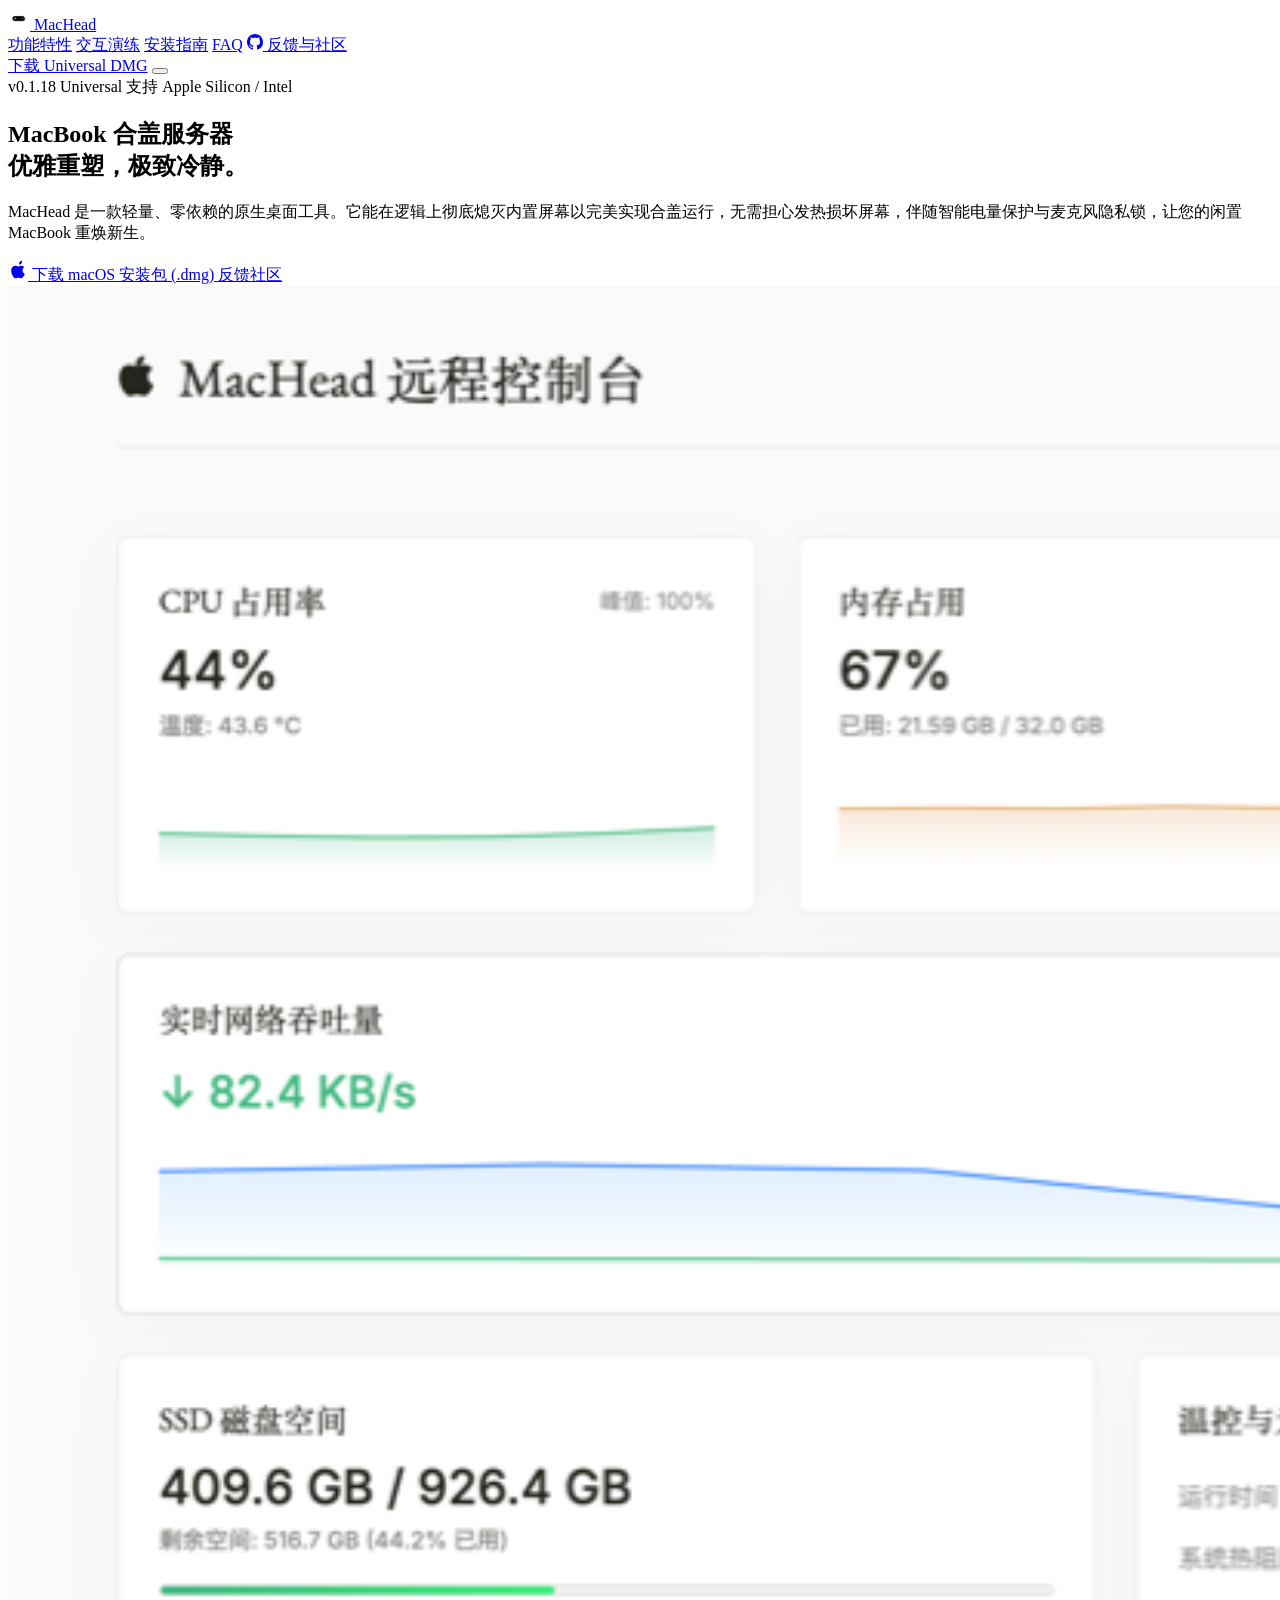
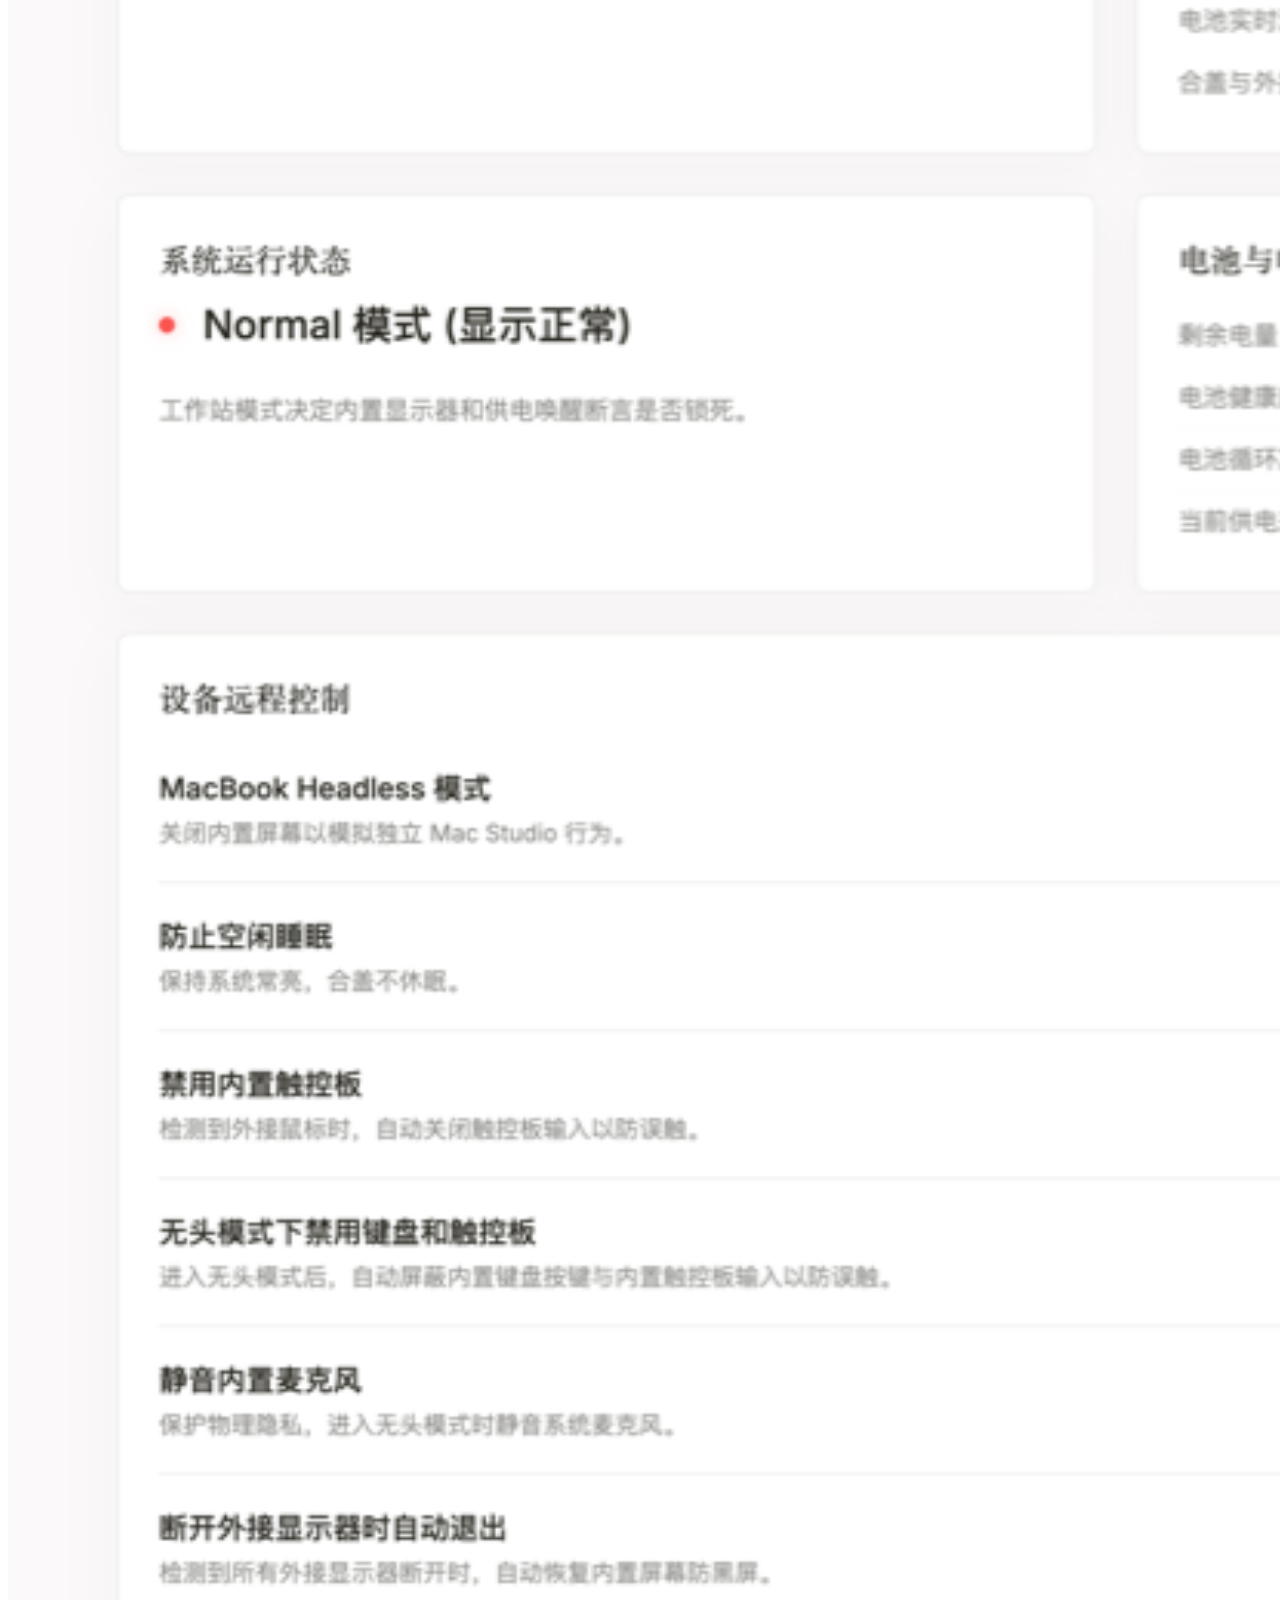
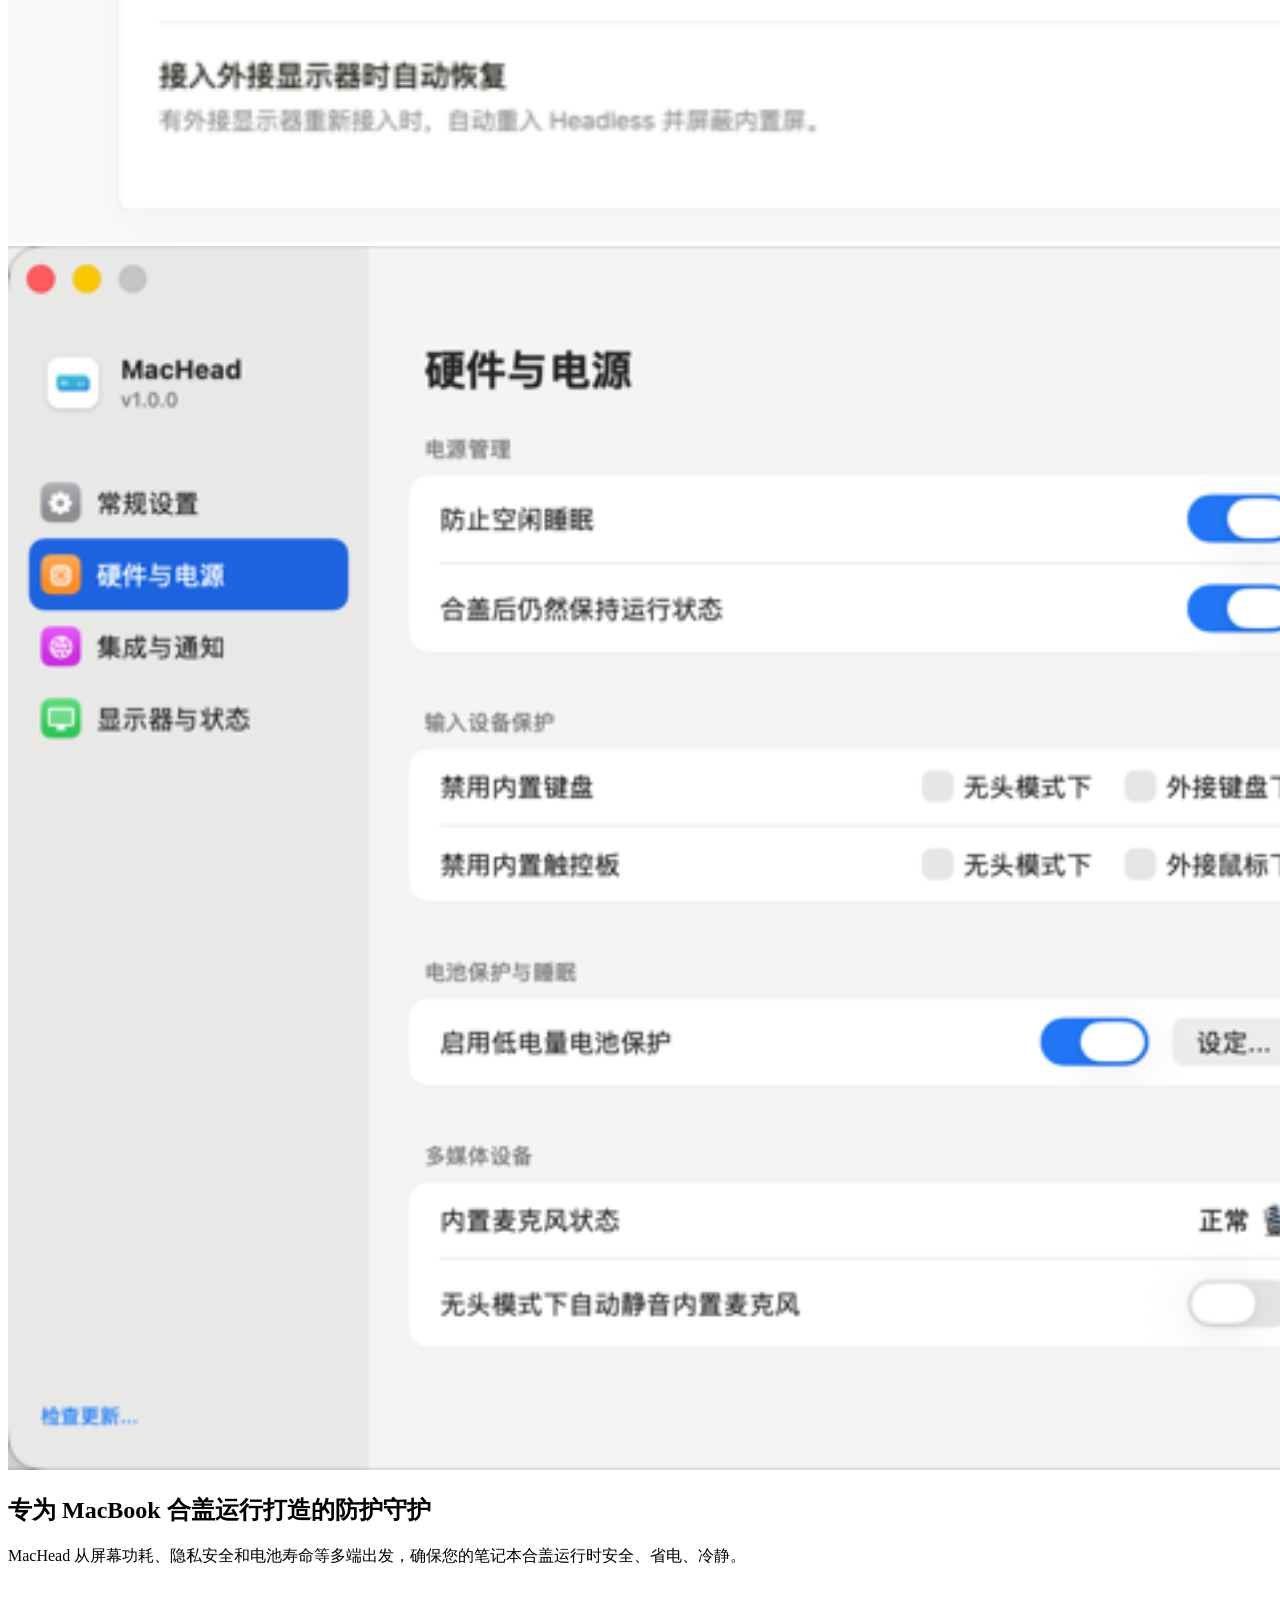
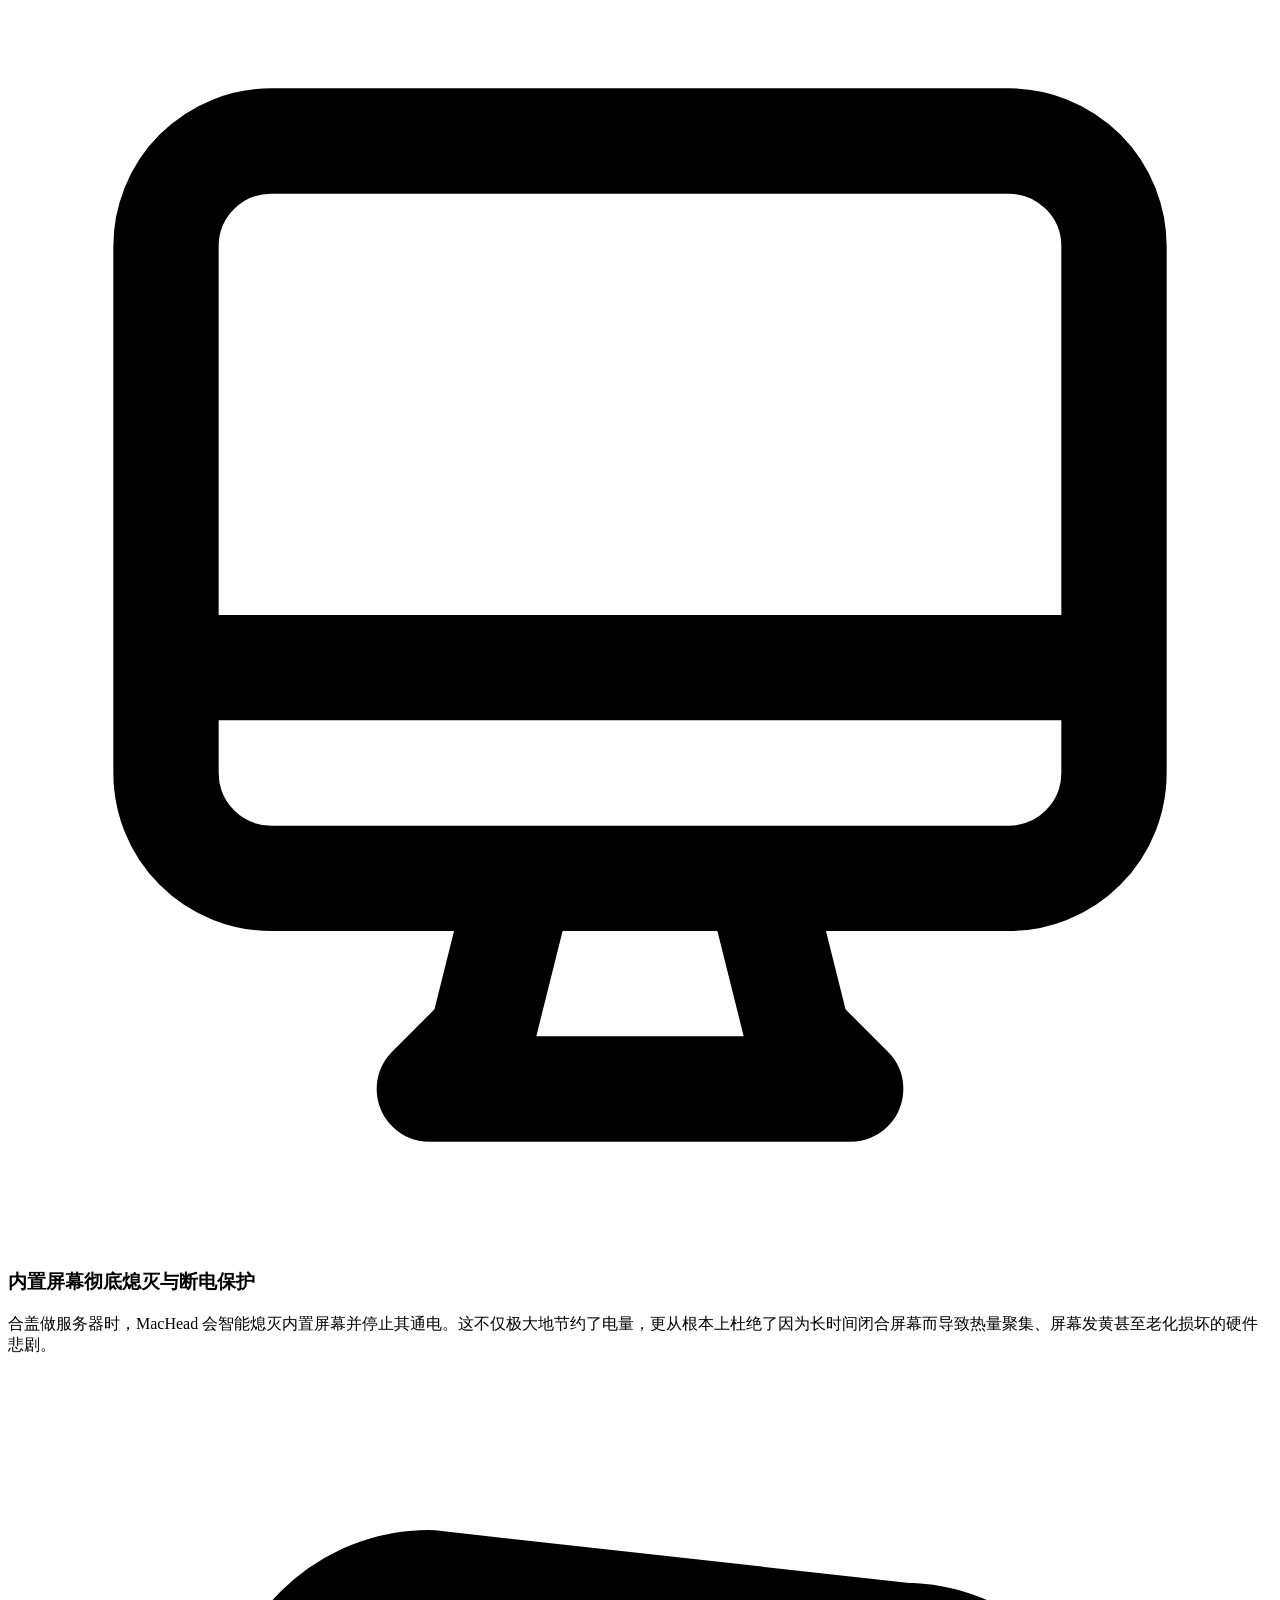
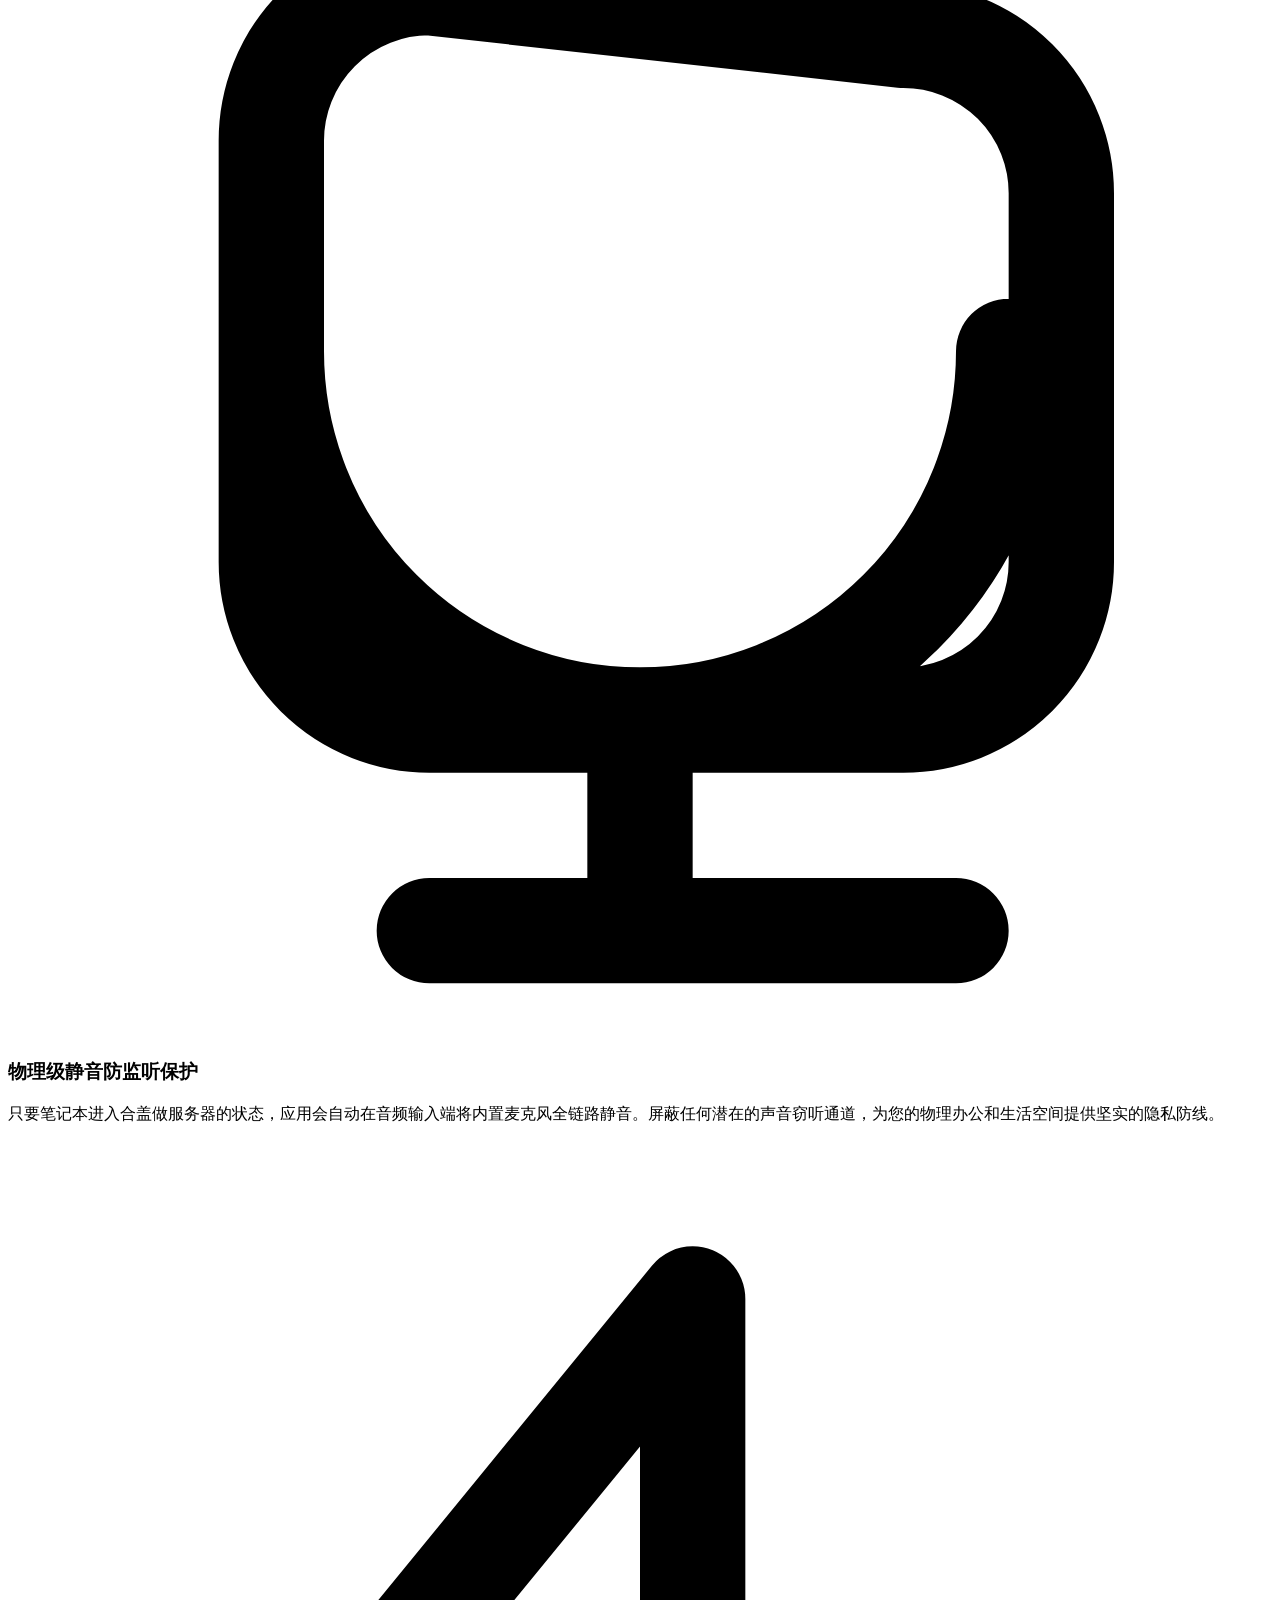
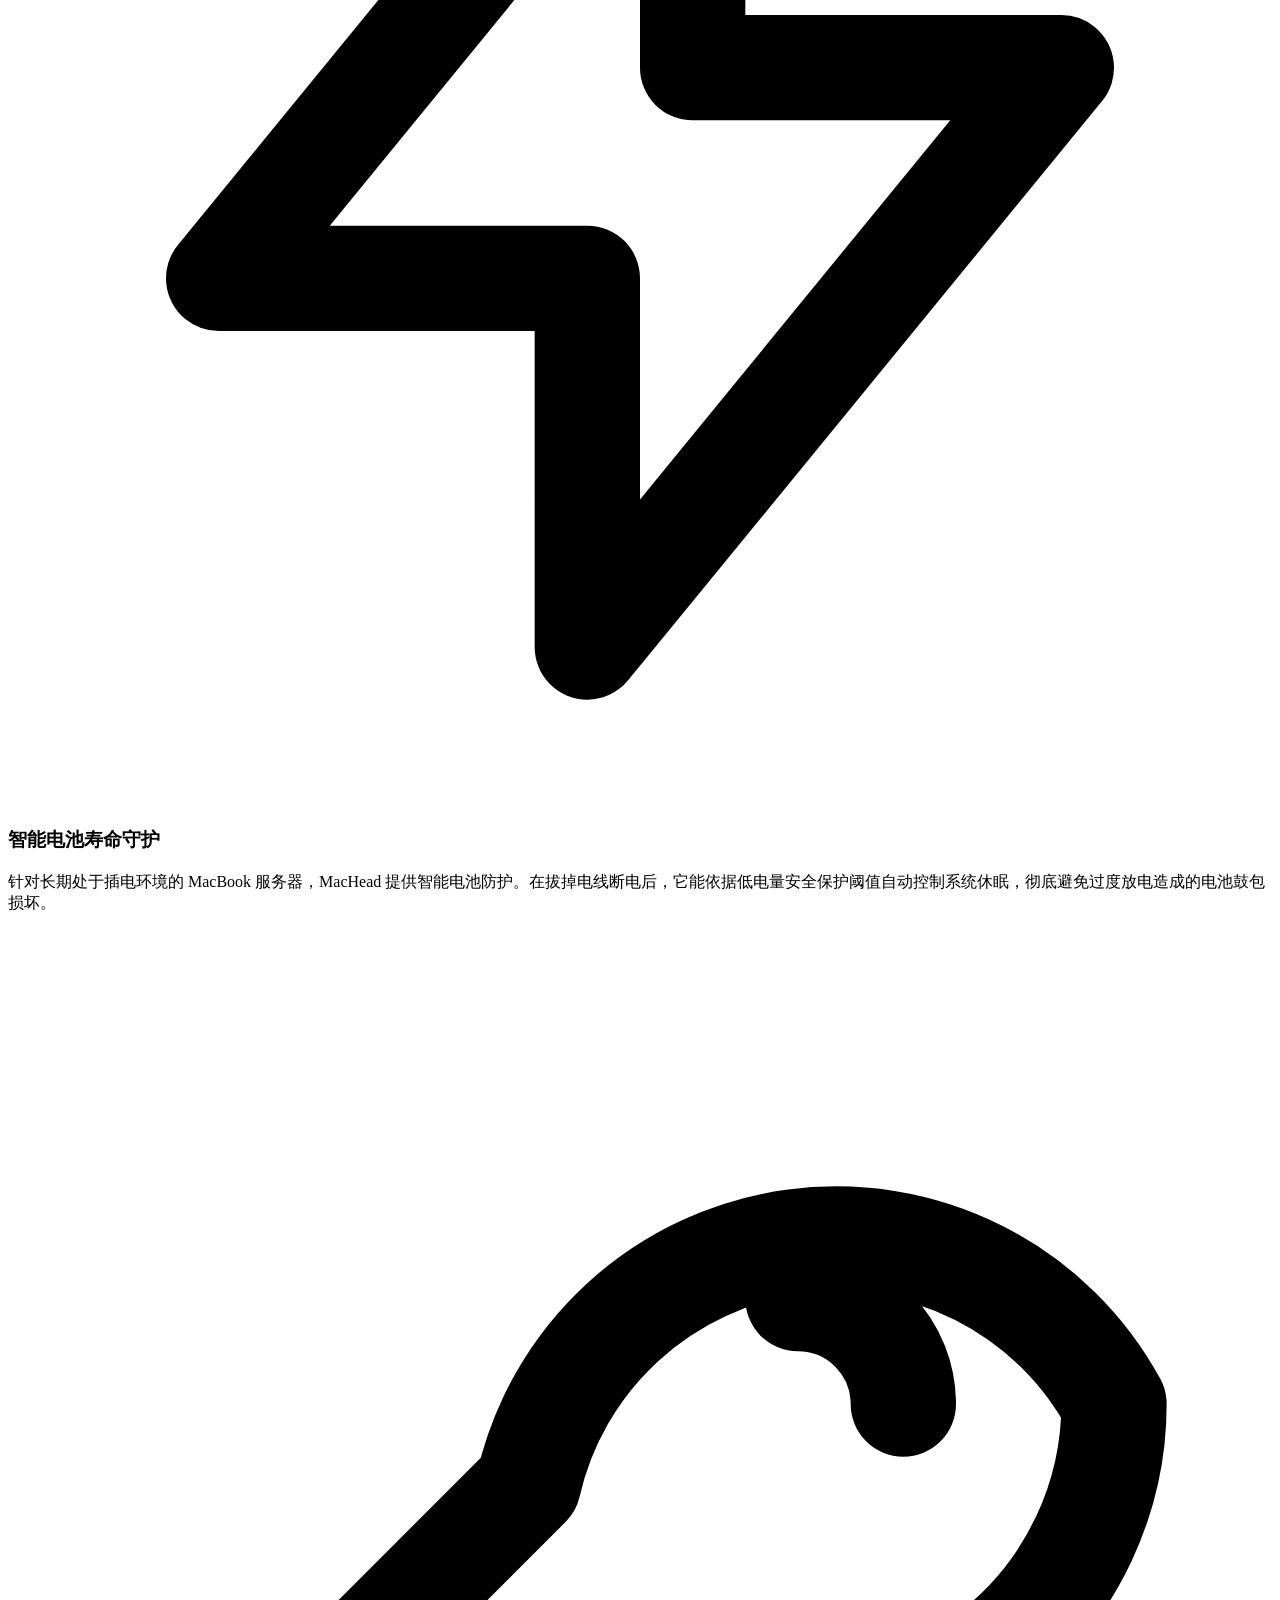
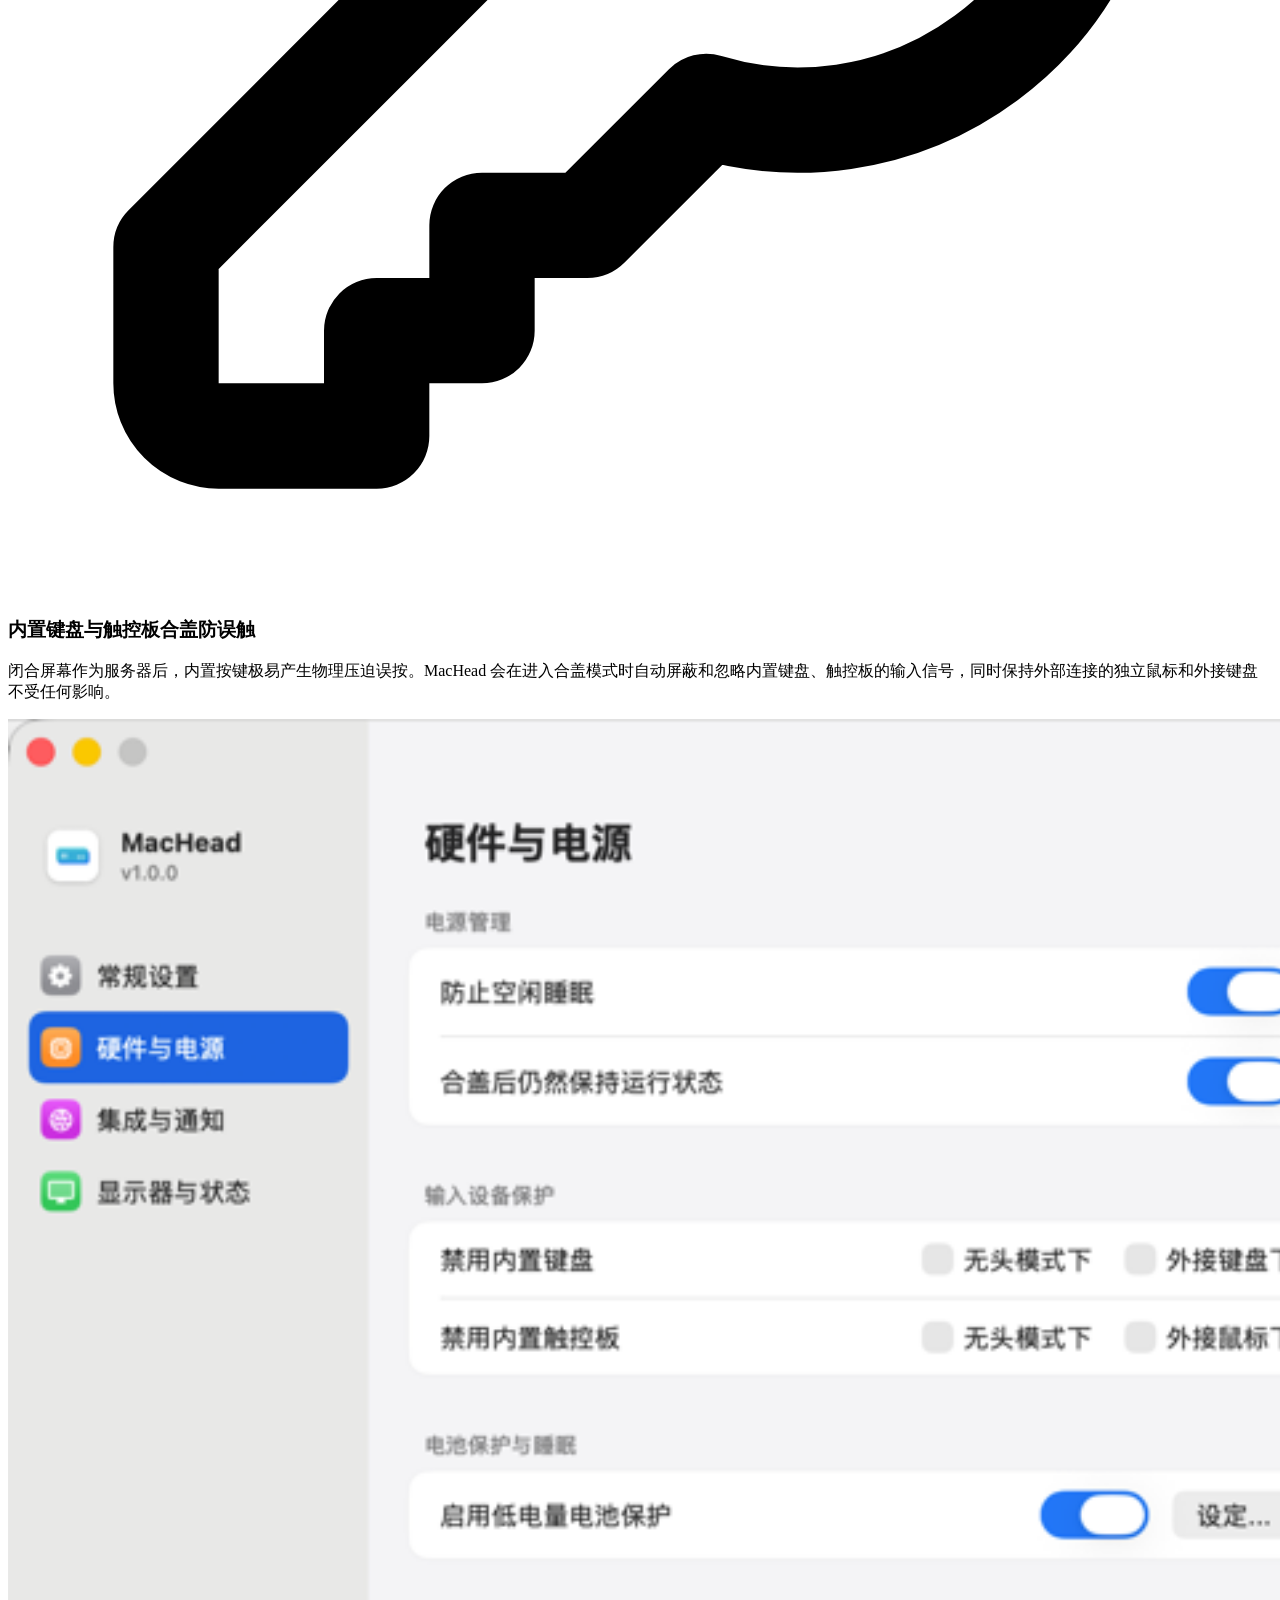
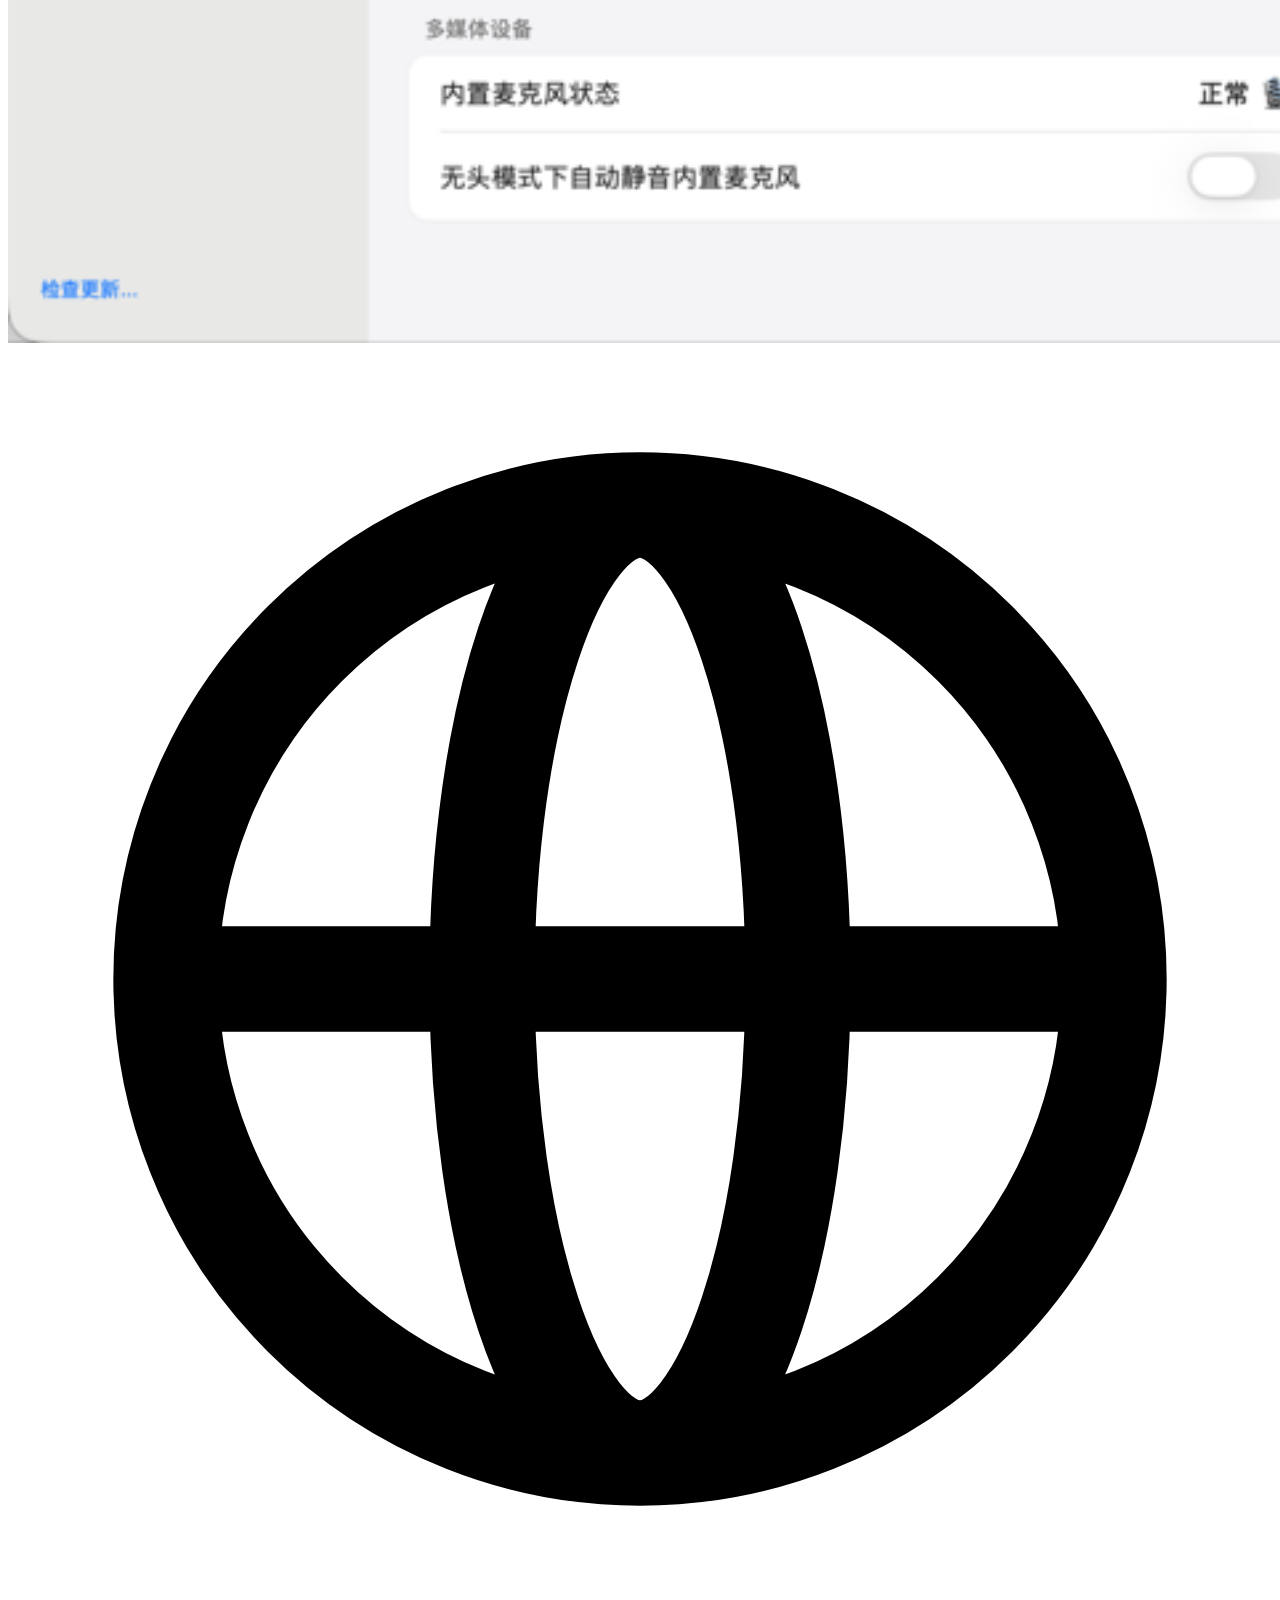
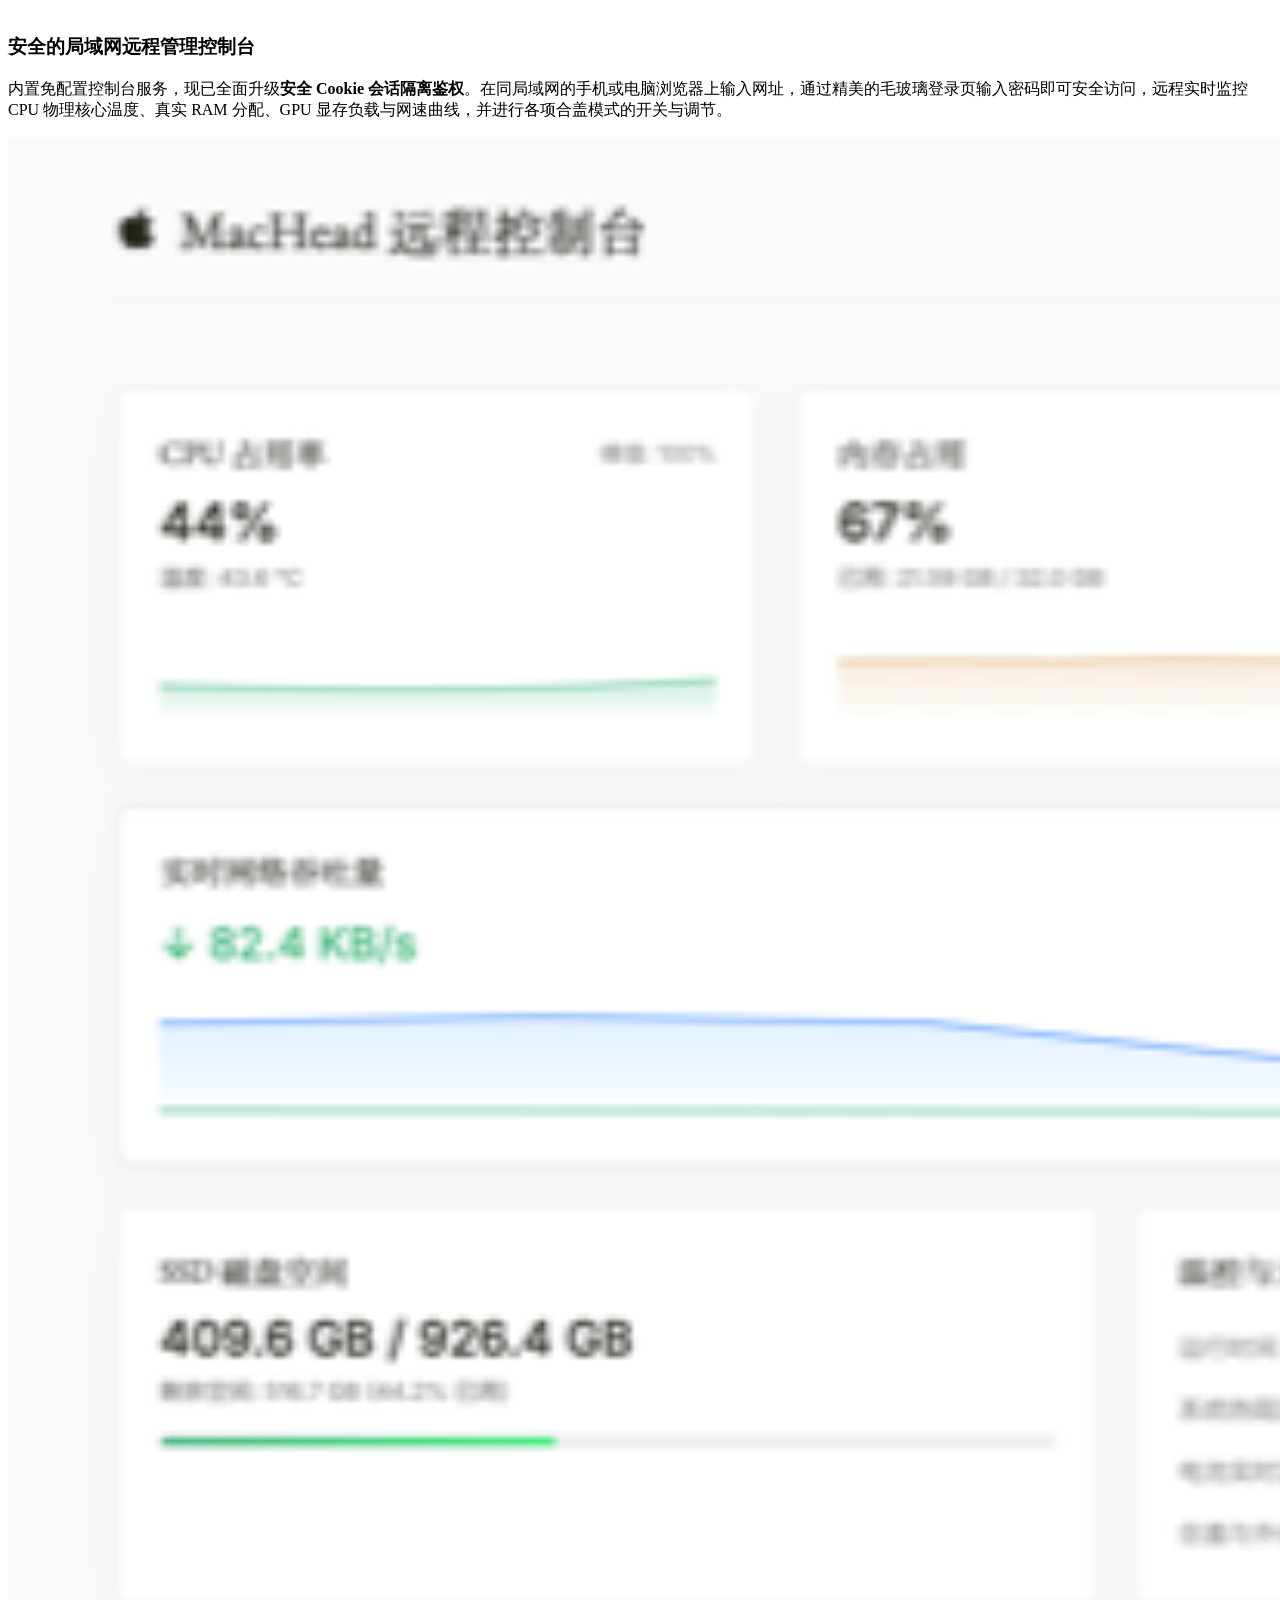
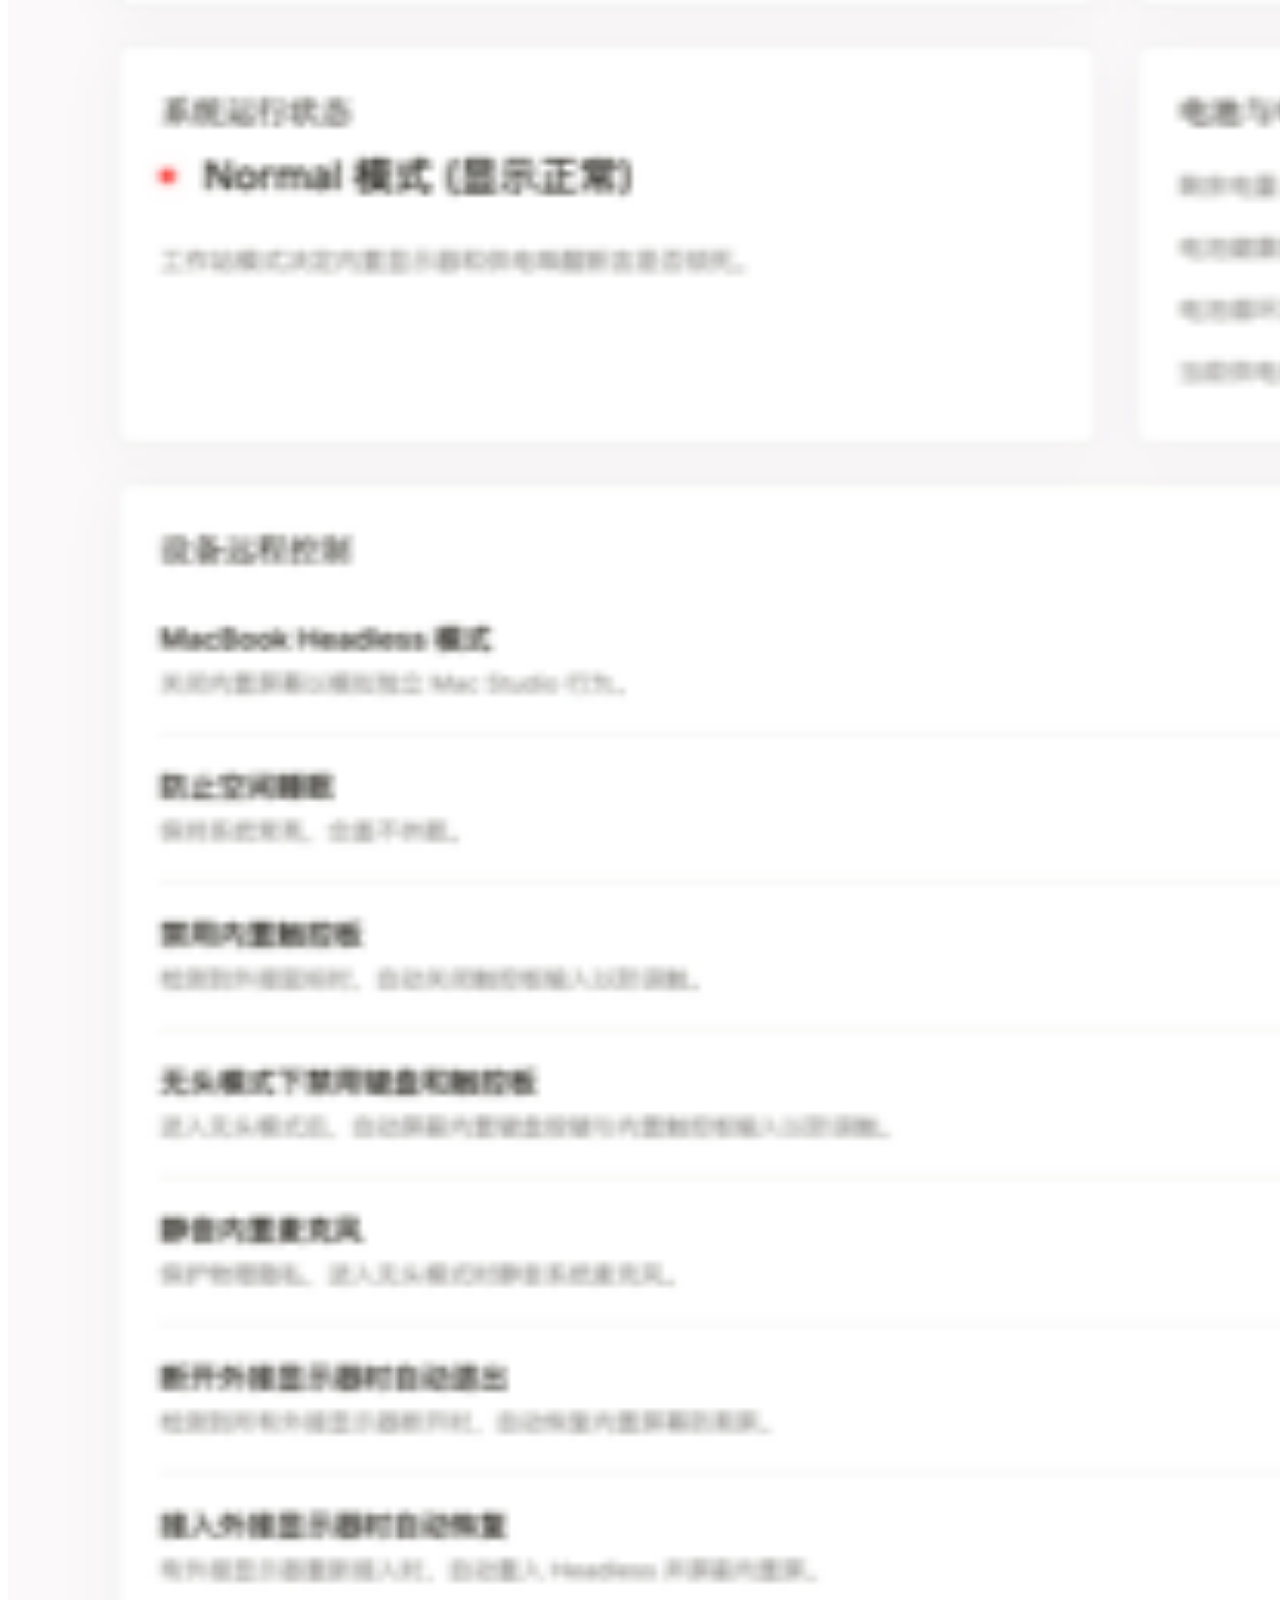
==== website/index.html @ e31cc1bc "feat(frp): 原生集成 FRP 内网穿透服务，支持多隧道映射与自动化拉取编译" ====
<!doctype html>
<html lang="zh-CN" prefix="og: https://ogp.me/ns#">
  <head>
    <meta charset="UTF-8" />
    <link rel="icon" type="image/png" href="/logo.png" />
    <meta name="viewport" content="width=device-width, initial-scale=1.0" />
    
    <!-- SEO Meta Tags -->
    <title>MacHead - Turn MacBook into Headless Server | 碎屏 MacBook 变身无头服务器</title>
    <meta name="description" content="MacHead is a free, lightweight macOS tool that turns any MacBook (even with a broken screen) into a headless server. Disable internal display, auto-mute mic, prevent sleep & protect battery. 免费将闲置/碎屏 MacBook 变身 Headless 无头服务器，支持 Apple Silicon 与 Intel。" />
    <meta name="keywords" content="MacHead, macbook headless mode, macbook headless server, broken screen macbook server, disable macbook internal display, macbook clamshell server, turn macbook into server, macbook 无头模式, macbook 碎屏改造服务器, 合盖不休眠, macOS headless, homelab macbook, SkyLight API, 软路由" />
    <link rel="canonical" href="https://headlessmac.com/" />
    <meta name="robots" content="index, follow, max-image-preview:large, max-snippet:-1" />
    <meta name="theme-color" content="#fbf9fa" media="(prefers-color-scheme: light)" />
    <meta name="theme-color" content="#14120b" media="(prefers-color-scheme: dark)" />
    <link rel="apple-touch-icon" href="/logo.png" />
    <link rel="alternate" hreflang="zh-CN" href="https://headlessmac.com/" />
    <link rel="alternate" hreflang="en" href="https://headlessmac.com/" />
    <link rel="alternate" hreflang="x-default" href="https://headlessmac.com/" />
    <script src="/telemetry.js" defer></script>

    <!-- Open Graph / Facebook -->
    <meta property="og:locale" content="zh_CN" />
    <meta property="og:locale:alternate" content="en_US" />
    <meta property="og:type" content="website" />
    <meta property="og:title" content="MacHead - Turn MacBook into Headless Server" />
    <meta property="og:description" content="Free macOS tool to turn any MacBook (broken screen OK) into a silent headless server. Disable display, auto-mute mic, prevent sleep & guard battery. Apple Silicon + Intel." />
    <meta property="og:url" content="https://headlessmac.com/" />
    <meta property="og:site_name" content="MacHead" />
    <meta property="og:image" content="https://headlessmac.com/machead_hero_v0.1.14.png" />
    <meta property="og:image:width" content="1360" />
    <meta property="og:image:height" content="1224" />
    <meta property="og:image:type" content="image/png" />
    <meta property="og:image:alt" content="MacHead macOS app preferences UI showing headless mode controls" />

    <!-- Twitter -->
    <meta name="twitter:card" content="summary_large_image" />
    <meta name="twitter:title" content="MacHead - Turn Any MacBook into a Headless Server" />
    <meta name="twitter:description" content="Broken MacBook screen? Turn it into a silent, cool headless server with MacHead. Free, open-source, zero dependencies. Apple Silicon + Intel." />
    <meta name="twitter:image" content="https://headlessmac.com/machead_hero_v0.1.14.png" />

    <!-- Structured Data (JSON-LD) -->
    <script type="application/ld+json" id="schema-json-ld">
      {
        "@context": "https://schema.org",
        "@type": "SoftwareApplication",
        "name": "MacHead",
        "alternateName": ["MacHead Headless Server Manager", "MacBook 无头服务器管理工具"],
        "operatingSystem": "macOS 13.0+",
        "applicationCategory": "UtilityApplication",
        "offers": {
          "@type": "Offer",
          "price": "0.00",
          "priceCurrency": "USD",
          "availability": "https://schema.org/InStock"
        },
        "description": "Free, lightweight macOS tool that transforms any MacBook into a headless server. Disables internal display via SkyLight API, auto-mutes microphone, prevents sleep, and protects battery health.",
        "inLanguage": ["zh-CN", "en"],
        "downloadUrl": "https://releases.headlessmac.com/latest.dmg",
        "installUrl": "https://headlessmac.com/",
        "screenshot": "https://headlessmac.com/machead_hero_v0.1.14.png",
        "softwareVersion": "0.1.18",
        "processorRequirements": "Apple Silicon (M1/M2/M3/M4) or Intel x86_64",
        "publisher": {
          "@type": "Organization",
          "name": "MacHead Project",
          "url": "https://headlessmac.com",
          "logo": "https://headlessmac.com/logo.png"
        }
      }
    </script>
    <script type="application/ld+json">
      {
        "@context": "https://schema.org",
        "@type": "WebSite",
        "name": "MacHead",
        "alternateName": "HeadlessMac",
        "url": "https://headlessmac.com/",
        "inLanguage": ["zh-CN", "en"]
      }
    </script>
    <script type="application/ld+json">
      {
        "@context": "https://schema.org",
        "@type": "FAQPage",
        "mainEntity": [
          {
            "@type": "Question",
            "name": "Can I use a MacBook with a broken screen as a server?",
            "acceptedAnswer": {
              "@type": "Answer",
              "text": "Yes! MacHead lets you turn any MacBook — even one with a cracked or broken screen — into a headless server. It logically disables the internal display using macOS SkyLight API, so you can close the lid and run it as a silent, cool server without any external monitor."
            }
          },
          {
            "@type": "Question",
            "name": "How does MacHead disable the MacBook's internal display?",
            "acceptedAnswer": {
              "@type": "Answer",
              "text": "MacHead uses Apple's native SkyLight framework private API to logically cut off the internal display signal at the system level. This is not simply turning down brightness — it completely stops the display from receiving power, preventing heat buildup under the closed lid."
            }
          },
          {
            "@type": "Question",
            "name": "Does MacHead work on both Apple Silicon and Intel Macs?",
            "acceptedAnswer": {
              "@type": "Answer",
              "text": "Yes, MacHead ships as a Universal binary that natively supports both Apple Silicon (M1, M2, M3, M4) and Intel-based Macs running macOS Monterey (12.0) or later."
            }
          },
          {
            "@type": "Question",
            "name": "Is MacHead free and open source?",
            "acceptedAnswer": {
              "@type": "Answer",
              "text": "Yes, MacHead is 100% free with an MIT license. It runs entirely offline with zero telemetry or tracking. The web dashboard only operates on your local network (LAN)."
            }
          },
          {
            "@type": "Question",
            "name": "碎屏的 MacBook 还能当服务器用吗？",
            "acceptedAnswer": {
              "@type": "Answer",
              "text": "可以！MacHead 可以将任何 MacBook（包括碎屏的）变成无头服务器。它通过 macOS SkyLight API 在逻辑层彻底关闭内置屏幕，合盖即可安静、低温运行，无需外接显示器。"
            }
          }
        ]
      }
    </script>
    
    <!-- Fonts -->
    <link rel="preconnect" href="https://fonts.googleapis.com">
    <link rel="preconnect" href="https://fonts.gstatic.com" crossorigin>
    <link rel="preload" as="style" href="https://fonts.googleapis.com/css2?family=EB+Garamond:ital,wght@0,400;1,400&family=Inter:wght@400;500;600;700&family=JetBrains+Mono:wght@400;500&display=swap">
    <link rel="stylesheet" href="https://fonts.googleapis.com/css2?family=EB+Garamond:ital,wght@0,400;1,400&family=Inter:wght@400;500;600;700&family=JetBrains+Mono:wght@400;500&display=swap" media="print" onload="this.media='all'">
    <noscript>
      <link rel="stylesheet" href="https://fonts.googleapis.com/css2?family=EB+Garamond:ital,wght@0,400;1,400&family=Inter:wght@400;500;600;700&family=JetBrains+Mono:wght@400;500&display=swap">
    </noscript>
  </head>
  <body>
    <!-- Header Navigation -->
    <header class="navbar">
      <div class="nav-container">
        <a href="#" class="nav-logo" id="nav-logo-link">
          <img src="/logo.png" alt="MacHead Logo" class="logo-img" width="22" height="22" />
          <span class="logo-text">MacHead</span>
        </a>
        <nav class="nav-links" id="nav-links" itemscope itemtype="https://schema.org/SiteNavigationElement">
          <a itemprop="url" href="/#features" class="nav-link"><span itemprop="name">功能特性</span></a>
          <a itemprop="url" href="/#playground" class="nav-link"><span itemprop="name">交互演练</span></a>
          <a itemprop="url" href="/#install" class="nav-link"><span itemprop="name">安装指南</span></a>
          <a itemprop="url" href="/#faq" class="nav-link"><span itemprop="name">FAQ</span></a>
          <a itemprop="url" href="https://github.com/ox01024/MacHead-Feedback/issues" target="_blank" rel="noopener" class="nav-link github-btn">
            <svg class="github-icon" viewBox="0 0 16 16" width="16" height="16" fill="currentColor">
              <path d="M8 0C3.58 0 0 3.58 0 8c0 3.54 2.29 6.53 5.47 7.59.4.07.55-.17.55-.38 0-.19-.01-.82-.01-1.49-2.01.37-2.53-.49-2.69-.94-.09-.23-.48-.94-.82-1.13-.28-.15-.68-.52-.01-.53.63-.01 1.08.58 1.23.82.72 1.21 1.87.87 2.33.66.07-.52.28-.87.51-1.07-1.78-.2-3.64-.89-3.64-3.95 0-.87.31-1.59.82-2.15-.08-.2-.36-1.02.08-2.12 0 0 .67-.21 2.2.82.64-.18 1.32-.27 2-.27.68 0 1.36.09 2 .27 1.53-1.04 2.2-.82 2.2-.82.44 1.1.16 1.92.08 2.12.51.56.82 1.27.82 2.15 0 3.07-1.87 3.75-3.65 3.95.29.25.54.73.54 1.48 0 1.07-.01 1.93-.01 2.2 0 .21.15.46.55.38A8.013 8.013 0 0016 8c0-4.42-3.58-8-8-8z"></path>
            </svg>
            <span itemprop="name">反馈与社区</span>
          </a>
        </nav>
        <div class="nav-actions">
          <a href="https://releases.headlessmac.com/latest.dmg" class="btn btn-primary btn-sm js-download-link" id="download-header-link">下载 Universal DMG</a>
          <button class="nav-menu-toggle" id="nav-menu-toggle" type="button" aria-label="打开导航菜单" aria-expanded="false" aria-controls="nav-links">
            <span class="menu-bar"></span>
            <span class="menu-bar"></span>
          </button>
        </div>
      </div>
    </header>

    <!-- Main Content -->
    <main>
      <!-- Hero Section -->
      <section class="hero-section">
        <div class="container hero-container">
          <div class="hero-content">
            <div class="hero-badge animate-fade-in">
              <span class="badge-dot"></span>
              <span class="badge-text">v0.1.18 Universal 支持 Apple Silicon / Intel</span>
            </div>
            <h1 class="hero-title animate-slide-up">
              MacBook 合盖服务器<br/>
              <span class="highlight-text">优雅重塑，极致冷静。</span>
            </h1>
            <p class="hero-desc animate-slide-up-delay">
              MacHead 是一款轻量、零依赖的原生桌面工具。它能在逻辑上彻底熄灭内置屏幕以完美实现合盖运行，无需担心发热损坏屏幕，伴随智能电量保护与麦克风隐私锁，让您的闲置 MacBook 重焕新生。
            </p>
            <div class="hero-actions animate-slide-up-delay2">
              <a href="https://releases.headlessmac.com/latest.dmg" class="btn btn-primary btn-lg js-download-link" id="download-hero-link">
                <svg class="apple-icon" viewBox="0 0 24 24" width="20" height="20" fill="currentColor">
                  <path d="M18.71 19.5C17.88 20.74 17 21.95 15.66 21.97C14.32 22 13.89 21.18 12.37 21.18C10.84 21.18 10.37 21.95 9.1 22C7.79 22.05 6.8 20.68 5.96 19.47C4.25 17 2.94 12.45 4.7 9.39C5.57 7.87 7.13 6.91 8.82 6.88C10.1 6.86 11.32 7.75 12.11 7.75C12.89 7.75 14.37 6.68 15.92 6.84C16.57 6.87 18.39 7.1 19.56 8.82C19.47 8.88 17.39 10.1 17.41 12.63C17.44 15.65 20.06 16.66 20.1 16.67C20.08 16.74 19.67 18.11 18.71 19.5M15.97 4.17C16.63 3.37 17.07 2.28 16.95 1C15.98 1.04 14.81 1.65 14.11 2.47C13.5 3.17 12.97 4.28 13.12 5.5C14.2 5.58 15.3 4.97 15.97 4.17Z"></path>
                </svg>
                下载 macOS 安装包 (.dmg)
              </a>
              <a href="https://github.com/ox01024/MacHead-Feedback/issues" target="_blank" rel="noopener" class="btn btn-secondary btn-lg">
                反馈社区
              </a>
            </div>
          </div>
          
          <div class="hero-visual animate-fade-in-delay">
            <div class="visual-scene">
              <img src="/machead_web_dash_v0.1.14.png" srcset="/machead_web_dash_v0.1.14_sm.png 354w, /machead_web_dash_v0.1.14_md.png 709w, /machead_web_dash_v0.1.14.png 2186w" sizes="(max-width: 968px) 62vw, 425px" alt="MacHead 局域网远程控制台仪表盘截图" class="screenshot-back" width="2186" height="3156" fetchpriority="high" loading="eager" decoding="async" />
              <img src="/machead_hero_v0.1.14.png" srcset="/machead_hero_v0.1.14_sm.png 512w, /machead_hero_v0.1.14_md.png 1024w, /machead_hero_v0.1.14.png 1360w" sizes="(max-width: 968px) 42vw, 285px" alt="MacHead macOS 偏好设置窗口截图" class="screenshot-front" width="1360" height="1224" fetchpriority="high" loading="eager" decoding="async" />
              <div class="scene-glow"></div>
            </div>
          </div>
        </div>
      </section>

      <!-- Key Features Bento Grid Section -->
      <section id="features" class="features-section scroll-effect">
        <div class="container">
          <div class="section-header">
            <h2 class="section-title">专为 MacBook 合盖运行打造的防护守护</h2>
            <p class="section-subtitle">MacHead 从屏幕功耗、隐私安全和电池寿命等多端出发，确保您的笔记本合盖运行时安全、省电、冷静。</p>
          </div>
          
          <div class="bento-grid">
            <!-- Bento Box 1: 内屏断电 -->
            <div class="bento-card bento-w2">
              <div class="bento-icon-box text-purple">
                <svg class="feature-icon" fill="none" viewBox="0 0 24 24" stroke="currentColor" stroke-width="2">
                  <path stroke-linecap="round" stroke-linejoin="round" d="M9.75 17L9 20l-1 1h8l-1-1-.75-3M3 13h18M5 17h14a2 2 0 002-2V5a2 2 0 00-2-2H5a2 2 0 00-2 2v10a2 2 0 002 2z" />
                </svg>
              </div>
              <div class="bento-content">
                <h3 class="bento-title">内置屏幕彻底熄灭与断电保护</h3>
                <p class="bento-desc">合盖做服务器时，MacHead 会智能熄灭内置屏幕并停止其通电。这不仅极大地节约了电量，更从根本上杜绝了因为长时间闭合屏幕而导致热量聚集、屏幕发黄甚至老化损坏的硬件悲剧。</p>
              </div>
            </div>
            
            <!-- Bento Box 2: 麦克风隐私锁 -->
            <div class="bento-card">
              <div class="bento-icon-box text-cyan">
                <svg class="feature-icon" fill="none" viewBox="0 0 24 24" stroke="currentColor" stroke-width="2">
                  <path stroke-linecap="round" stroke-linejoin="round" d="M19 11a7 7 0 01-7 7m0 0a7 7 0 01-7-7m7 7v4m0 0H8m4 0h6m-1-17a3 3 0 013 3v7a3 3 0 01-3 3H8a3 3 0 01-3-3V7a3 3 0 013-3z" />
                </svg>
              </div>
              <div class="bento-content">
                <h3 class="bento-title">物理级静音防监听保护</h3>
                <p class="bento-desc">只要笔记本进入合盖做服务器的状态，应用会自动在音频输入端将内置麦克风全链路静音。屏蔽任何潜在的声音窃听通道，为您的物理办公和生活空间提供坚实的隐私防线。</p>
              </div>
            </div>
            
            <!-- Bento Box 3: 电池与电量断电守护 -->
            <div class="bento-card">
              <div class="bento-icon-box text-pink">
                <svg class="feature-icon" fill="none" viewBox="0 0 24 24" stroke="currentColor" stroke-width="2">
                  <path stroke-linecap="round" stroke-linejoin="round" d="M13 10V3L4 14h7v7l9-11h-7z" />
                </svg>
              </div>
              <div class="bento-content">
                <h3 class="bento-title">智能电池寿命守护</h3>
                <p class="bento-desc">针对长期处于插电环境的 MacBook 服务器，MacHead 提供智能电池防护。在拔掉电线断电后，它能依据低电量安全保护阈值自动控制系统休眠，彻底避免过度放电造成的电池鼓包损坏。</p>
              </div>
            </div>

            <!-- Bento Box 4: 输入设备防误触 -->
            <div class="bento-card bento-w2 bento-split">
              <div class="bento-split-left">
                <div class="bento-icon-box text-indigo">
                  <svg class="feature-icon" fill="none" viewBox="0 0 24 24" stroke="currentColor" stroke-width="2">
                    <path stroke-linecap="round" stroke-linejoin="round" d="M15 7a2 2 0 012 2m4 0a6 6 0 01-7.743 5.743L11 17H9v2H7v2H4a1 1 0 01-1-1v-2.586l6.879-6.879A6 6 0 0121 9z" />
                  </svg>
                </div>
                <div class="bento-content">
                  <h3 class="bento-title">内置键盘与触控板合盖防误触</h3>
                  <p class="bento-desc">闭合屏幕作为服务器后，内置按键极易产生物理压迫误按。MacHead 会在进入合盖模式时自动屏蔽和忽略内置键盘、触控板的输入信号，同时保持外部连接的独立鼠标和外接键盘不受任何影响。</p>
                </div>
              </div>
              <div class="bento-split-right">
                <div class="bento-screenshot-wrapper">
                  <img src="/machead_hero_v0.1.14.png" srcset="/machead_hero_v0.1.14_sm.png 512w, /machead_hero_v0.1.14_md.png 1024w, /machead_hero_v0.1.14.png 1360w" sizes="(max-width: 968px) 88vw, 330px" alt="MacHead 偏好设置面板：输入设备防误触选项" class="bento-screenshot" width="1360" height="1224" loading="lazy" decoding="async" />
                </div>
              </div>
            </div>

            <!-- Bento Box 5: 局域网 Web 控制台 -->
            <div class="bento-card bento-w2 bento-split">
              <div class="bento-split-left">
                <div class="bento-icon-box text-emerald">
                  <svg class="feature-icon" fill="none" viewBox="0 0 24 24" stroke="currentColor" stroke-width="2">
                    <path stroke-linecap="round" stroke-linejoin="round" d="M21 12a9 9 0 01-9 9m9-9a9 9 0 00-9-9m9 9H3m9 9a9 9 0 01-9-9m9 9c1.657 0 3-4.03 3-9s-1.343-9-3-9m0 18c-1.657 0-3-4.03-3-9s1.343-9 3-9m-9 9a9 9 0 019-9" />
                  </svg>
                </div>
                <div class="bento-content">
                  <h3 class="bento-title">安全的局域网远程管理控制台</h3>
                  <p class="bento-desc">内置免配置控制台服务，现已全面升级<strong>安全 Cookie 会话隔离鉴权</strong>。在同局域网的手机或电脑浏览器上输入网址，通过精美的毛玻璃登录页输入密码即可安全访问，远程实时监控 CPU 物理核心温度、真实 RAM 分配、GPU 显存负载与网速曲线，并进行各项合盖模式的开关与调节。</p>
                </div>
              </div>
              <div class="bento-split-right">
                <div class="bento-screenshot-wrapper">
                  <img src="/machead_web_dash_v0.1.14.png" srcset="/machead_web_dash_v0.1.14_sm.png 354w, /machead_web_dash_v0.1.14_md.png 709w, /machead_web_dash_v0.1.14.png 2186w" sizes="(max-width: 968px) 88vw, 330px" alt="MacHead 局域网控制台：硬件监控与远程开关" class="bento-screenshot" width="2186" height="3156" loading="lazy" decoding="async" />
                </div>
              </div>
            </div>

            <!-- Bento Box 6: 免配置插拔守护 -->
            <div class="bento-card">
              <div class="bento-icon-box text-violet">
                <svg class="feature-icon" fill="none" viewBox="0 0 24 24" stroke="currentColor" stroke-width="2">
                  <path stroke-linecap="round" stroke-linejoin="round" d="M12 15v2m-6 4h12a2 2 0 002-2v-6a2 2 0 00-2-2H6a2 2 0 00-2 2v6a2 2 0 002 2zm10-10V7a4 4 0 00-8 0v4h8z" />
                </svg>
              </div>
              <div class="bento-content">
                <h3 class="bento-title">显示器智能自适应守护</h3>
                <p class="bento-desc">自动检测外接屏幕物理插拔。当您断开所有外接屏时，MacHead 会瞬间自动亮起并连回内置屏幕，防止发生黑屏锁死的尴尬；而插回外接显示器时，它又能秒级恢复低发热合盖状态。</p>
              </div>
            </div>

            <!-- Bento Box 7: 无缝接入自建服务器监控集群 -->
            <div class="bento-card bento-w2">
              <div class="bento-icon-box text-cyan">
                <svg class="feature-icon" fill="none" viewBox="0 0 24 24" stroke="currentColor" stroke-width="2">
                  <path stroke-linecap="round" stroke-linejoin="round" d="M9 19v-6a2 2 0 00-2-2H5a2 2 0 00-2 2v6a2 2 0 002 2h2a2 2 0 002-2zm0 0V9a2 2 0 012-2h2a2 2 0 012 2v10m-6 0a2 2 0 002 2h2a2 2 0 002-2m0 0V5a2 2 0 012-2h2a2 2 0 012 2v14a2 2 0 01-2 2h-2a2 2 0 01-2-2z" />
                </svg>
              </div>
              <div class="bento-content">
                <h3 class="bento-title">无缝接入自建服务器监控集群</h3>
                <p class="bento-desc">原生集成了 FRP 内网穿透 (frpc)、哪吒监控 (Nezha) 与 ServerStatus 客户端。只需填入面板地址，即可将合盖运行的 MacBook 接入自建云端看板，实时同步 CPU、内存与网速曲线，搭配直观的状态指示与智能诊断，让设备在线率一目了然。</p>
              </div>
            </div>
          </div>
        </div>
      </section>

      <!-- Interactive Playground Section -->
      <section id="playground" class="playground-section scroll-effect">
        <div class="container">
          <div class="section-header">
            <h2 class="section-title">极客级交互演练室</h2>
            <p class="section-subtitle">无需部署，在此抢先体验 MacHead 命令行 CLI 与 Web 远程管理的神奇魔力。</p>
          </div>
          
          <div class="playground-tabs-container">
            <div class="playground-tabs">
              <button class="tab-btn active" data-tab="cli">
                <span class="tab-dot dot-green"></span>
                MacHead CLI 终端交互
              </button>
              <button class="tab-btn" data-tab="web">
                <span class="tab-dot dot-purple"></span>
                Web 远程控制台模拟
              </button>
            </div>
            
            <div class="playground-panels">
              <!-- CLI Panel -->
              <div class="tab-panel active" id="panel-cli">
                <div class="terminal-window">
                  <div class="terminal-header">
                    <div class="window-buttons">
                      <span class="win-btn win-btn-close"></span>
                      <span class="win-btn win-btn-min"></span>
                      <span class="win-btn win-btn-max"></span>
                    </div>
                    <div class="window-title">zsh - machead --help</div>
                  </div>
                  <div class="terminal-body" id="cli-console">
                    <div class="terminal-line"><span class="prompt">$</span> <span class="input-cmd">machead status</span></div>
                    <div class="terminal-output">Mode: NORMAL (Active Screen)<br/>WebServer: RUNNING (http://192.168.100.131:8080)<br/>Sleep Prevention: DISABLED<br/>Power Source: AC Power (Battery 100%)</div>
                    <div class="terminal-line"><span class="prompt">$</span> <span class="cursor-blink">_</span></div>
                  </div>
                  <div class="terminal-footer">
                    <span class="footer-hint">点击以下命令体验实时交互：</span>
                    <div class="terminal-triggers">
                      <button class="cli-cmd-btn" data-cmd="status">machead status</button>
                      <button class="cli-cmd-btn" data-cmd="enable">machead enable</button>
                      <button class="cli-cmd-btn" data-cmd="disable">machead disable</button>
                      <button class="cli-cmd-btn" data-cmd="sleep-prevent">machead sleep prevent</button>
                    </div>
                  </div>
                </div>
              </div>
              
              <!-- Web Panel -->
              <div class="tab-panel" id="panel-web">
                <div class="web-mockup" id="web-mockup-wrapper" data-mock-theme="light">
                  <div class="web-mockup-header">
                    <div class="web-mockup-address">
                      <svg viewBox="0 0 24 24" width="12" height="12" fill="none" stroke="currentColor" stroke-width="2" style="margin-right: 6px; color: var(--color-text-main);">
                        <rect x="3" y="11" width="18" height="11" rx="2" ry="2"></rect>
                        <path d="M7 11V7a5 5 0 0 1 10 0v4"></path>
                      </svg>
                      http://192.168.100.131:8080
                    </div>
                  </div>
                  <div class="web-mockup-body" style="font-family: var(--font-sans); padding: 24px; transition: background-color 0.3s, color 0.3s;">
                    
                    <!-- 1. Login Simulator Screen -->
                    <div id="web-mockup-login" class="web-mockup-login" style="display: flex; flex-direction: column; align-items: center; justify-content: center; padding: 30px 20px; text-align: center;">
                      <span style="font-size: 32px; font-family: var(--font-serif); margin-bottom: 8px;"></span>
                      <h4 style="font-size: 16px; font-weight: 600; margin: 0 0 6px 0; font-family: var(--font-sans); color: var(--color-text-main);">MacHead 远程控制台</h4>
                      <p style="font-size: 12px; color: var(--color-text-muted); margin: 0 0 20px 0;">请输入安全密码以进入面板</p>
                      
                      <div id="web-login-error" style="display: none; padding: 8px 12px; border-radius: 6px; font-size: 11px; color: #ff453a; background: rgba(255, 69, 58, 0.1); border: 1px solid rgba(255, 69, 58, 0.2); margin-bottom: 16px; width: 100%; max-width: 240px; text-align: left;">
                        密码错误，请重新输入
                      </div>
                      
                      <form id="web-login-form" style="width: 100%; max-width: 240px; display: flex; flex-direction: column; gap: 12px;">
                        <div style="text-align: left;">
                          <label style="font-size: 10px; font-weight: 500; color: var(--color-text-muted); display: block; margin-bottom: 6px; text-transform: uppercase; letter-spacing: 0.5px;">控制台密码</label>
                          <input type="password" id="web-login-pass" placeholder="请输入密码 (如: admin)" style="width: 100%; box-sizing: border-box; background: var(--color-bg-input); border: 1px solid var(--color-border); border-radius: 6px; padding: 10px 14px; font-size: 13px; color: var(--color-text-main); outline: none; transition: border-color 0.2s;" required>
                        </div>
                        <button type="submit" class="btn btn-primary btn-sm" style="width: 100%; padding: 10px; margin-top: 4px; font-size: 12.5px; border-radius: 6px; font-weight: 600;">登录</button>
                      </form>
                    </div>

                    <!-- 2. Dashboard Simulator Screen -->
                    <div id="web-mockup-dashboard" style="display: none;">
                      <!-- Web Dashboard Header -->
                      <div style="display: flex; justify-content: space-between; align-items: center; flex-wrap: wrap; row-gap: 8px; margin-bottom: 20px; border-bottom: 1px solid var(--color-border); padding-bottom: 12px; width: 100%;">
                        <div style="display: flex; align-items: center; gap: 8px;">
                          <span style="font-size: 20px; font-family: var(--font-serif); color: var(--color-text-main);"></span>
                          <h3 style="font-family: var(--font-serif); font-size: 15px; font-weight: 400; color: var(--color-text-main); margin: 0;">MacHead 远程控制台</h3>
                        </div>
                        <div style="display: flex; align-items: center; gap: 6px;">
                          <button class="cli-cmd-btn" id="web-mockup-theme-toggle" style="padding: 4px 8px; font-size: 10px; border-radius: 4px; border: 1px solid var(--color-border); background: var(--color-bg-card); color: var(--color-text-main); cursor: pointer; font-family: var(--font-sans);">
                            深色模式
                          </button>
                          <button class="cli-cmd-btn" id="web-mockup-logout" style="padding: 4px 8px; font-size: 10px; border-radius: 4px; border: 1px solid var(--color-border); background: var(--color-bg-card); color: var(--color-text-main); cursor: pointer; display: flex; align-items: center; gap: 3px; font-family: var(--font-sans);">
                            <svg width="8" height="8" viewBox="0 0 24 24" fill="none" stroke="currentColor" stroke-width="2.5" stroke-linecap="round" stroke-linejoin="round"><path d="M9 21H5a2 2 0 0 1-2-2V5a2 2 0 0 1 2-2h4"></path><polyline points="16 17 21 12 16 7"></polyline><line x1="21" y1="12" x2="9" y2="12"></line></svg>
                            退出登录
                          </button>
                        </div>
                      </div>

                      <!-- Alert Banners -->
                      <div class="web-alert-box" id="web-mock-alert-box" style="margin-bottom: 16px;">
                        <div class="web-alert warning" style="display: flex; align-items: center; gap: 8px; font-size: 11px; padding: 8px 12px; border-radius: 4px; border: 1px solid rgba(224, 169, 109, 0.2); background: rgba(224, 169, 109, 0.08); color: var(--color-text-main);">
                          <span style="font-size: 12px;">⚠️</span>
                          <span>提示：目前系统处于合盖无头工作模式下运作。</span>
                        </div>
                      </div>
                      
                      <!-- Hardware Gauges -->
                      <div class="web-dash-card" style="margin-bottom: 16px; padding: 16px; width: 100%;">
                        <div style="font-family: var(--font-serif); font-size: 13.5px; color: var(--color-text-main); margin-bottom: 12px; display: flex; justify-content: space-between;">
                          <span>系统硬件负载</span>
                          <span style="font-size: 9.5px; color: var(--color-text-muted);" id="web-hardware-peaks">峰值 - CPU: 28% | RAM: 16%</span>
                        </div>
                        <div class="gauge-container" style="display: flex; justify-content: space-around; gap: 16px; width: 100%;">
                          
                          <!-- CPU Gauge -->
                          <div class="gauge-card" style="display: flex; flex-direction: column; align-items: center; flex: 1;">
                            <svg class="progress-ring" width="80" height="80" style="margin-bottom: 6px;">
                              <circle class="progress-ring__circle-bg" stroke-width="4" stroke="var(--color-bg-input)" fill="transparent" r="28" cx="40" cy="40"/>
                              <circle class="progress-ring__circle" id="mock-cpu-circle" stroke="#42b883" stroke-width="4" fill="transparent" r="28" cx="40" cy="40" style="stroke-dasharray: 175.9 175.9; stroke-dashoffset: 126.6; transition: stroke-dashoffset 0.35s; transform: rotate(-90deg); transform-origin: 50% 50%;"/>
                              <text x="40" y="45" text-anchor="middle" style="font-family: var(--font-sans); font-size: 12px; font-weight: 500; fill: var(--color-text-main);" id="web-cpu-val">28%</text>
                            </svg>
                            <div class="gauge-label" style="font-size: 11px; color: var(--color-text-muted);">CPU 占用率</div>
                            <div style="font-size: 9px; color: var(--color-text-muted); margin-top: 2px;" id="web-cpu-temp">温度: -- °C</div>
                            <!-- Sparkline Graph -->
                            <div class="web-sparkline-container" style="width: 100%; height: 30px; margin-top: 8px;">
                              <svg width="100%" height="100%" viewBox="0 0 160 30" preserveAspectRatio="none">
                                <path id="web-cpu-spark-fill" class="web-sparkline-fill" fill="rgba(66, 184, 131, 0.08)"></path>
                                <path id="web-cpu-spark-line" class="web-sparkline-path" stroke="#42b883" stroke-width="1.5"></path>
                              </svg>
                            </div>
                          </div>
                          
                          <!-- RAM Gauge -->
                          <div class="gauge-card" style="display: flex; flex-direction: column; align-items: center; flex: 1;">
                            <svg class="progress-ring" width="80" height="80" style="margin-bottom: 6px;">
                              <circle class="progress-ring__circle-bg" stroke-width="4" stroke="var(--color-bg-input)" fill="transparent" r="28" cx="40" cy="40"/>
                              <circle class="progress-ring__circle" id="mock-ram-circle" stroke="#e0a96d" stroke-width="4" fill="transparent" r="28" cx="40" cy="40" style="stroke-dasharray: 175.9 175.9; stroke-dashoffset: 147.7; transition: stroke-dashoffset 0.35s; transform: rotate(-90deg); transform-origin: 50% 50%;"/>
                              <text x="40" y="45" text-anchor="middle" style="font-family: var(--font-sans); font-size: 12px; font-weight: 500; fill: var(--color-text-main);" id="web-ram-val">16%</text>
                            </svg>
                            <div class="gauge-label" style="font-size: 11px; color: var(--color-text-muted);">内存占用</div>
                            <div style="font-size: 9px; color: var(--color-text-muted); margin-top: 2px;" id="web-ram-details">已用: -- GB / -- GB</div>
                            <!-- Sparkline Graph -->
                            <div class="web-sparkline-container" style="width: 100%; height: 30px; margin-top: 8px;">
                              <svg width="100%" height="100%" viewBox="0 0 160 30" preserveAspectRatio="none">
                                <path id="web-ram-spark-fill" class="web-sparkline-fill" fill="rgba(224, 169, 109, 0.08)"></path>
                                <path id="web-ram-spark-line" class="web-sparkline-path" stroke="#e0a96d" stroke-width="1.5"></path>
                              </svg>
                            </div>
                          </div>
  
                          <!-- GPU Gauge -->
                          <div class="gauge-card" style="display: flex; flex-direction: column; align-items: center; flex: 1;">
                            <svg class="progress-ring" width="80" height="80" style="margin-bottom: 6px;">
                              <circle class="progress-ring__circle-bg" stroke-width="4" stroke="var(--color-bg-input)" fill="transparent" r="28" cx="40" cy="40"/>
                              <circle class="progress-ring__circle" id="mock-gpu-circle" stroke="#af52de" stroke-width="4" fill="transparent" r="28" cx="40" cy="40" style="stroke-dasharray: 175.9 175.9; stroke-dashoffset: 175.9; transition: stroke-dashoffset 0.35s; transform: rotate(-90deg); transform-origin: 50% 50%;"/>
                              <text x="40" y="45" text-anchor="middle" style="font-family: var(--font-sans); font-size: 12px; font-weight: 500; fill: var(--color-text-main);" id="web-gpu-val">0%</text>
                            </svg>
                            <div class="gauge-label" style="font-size: 11px; color: var(--color-text-muted);">GPU 占用率</div>
                            <div style="font-size: 9px; color: var(--color-text-muted); margin-top: 2px;" id="web-gpu-vram">显存: -- GB / -- GB</div>
                            <!-- Sparkline Graph -->
                            <div class="web-sparkline-container" style="width: 100%; height: 30px; margin-top: 8px;">
                              <svg width="100%" height="100%" viewBox="0 0 160 30" preserveAspectRatio="none">
                                <path id="web-gpu-spark-fill" class="web-sparkline-fill" fill="rgba(175, 82, 222, 0.08)"></path>
                                <path id="web-gpu-spark-line" class="web-sparkline-path" stroke="#af52de" stroke-width="1.5"></path>
                              </svg>
                            </div>
                          </div>
                        </div>
                      </div>

                      <!-- Network throughput -->
                      <div class="web-dash-card" style="margin-bottom: 16px; padding: 14px; width: 100%;">
                        <div style="display: flex; justify-content: space-between; align-items: center; margin-bottom: 8px;">
                          <div style="font-family: var(--font-serif); font-size: 13.5px; color: var(--color-text-main);">实时网络吞吐量</div>
                          <div style="display: flex; gap: 8px; font-size: 9.5px; color: var(--color-text-muted);">
                            <span id="web-rx-peak">↓ 峰值: 0 B/s</span>
                            <span id="web-tx-peak">↑ 峰值: 0 B/s</span>
                          </div>
                        </div>
                        <div style="display: flex; justify-content: space-between; font-size: 13px; font-weight: 500; margin-bottom: 6px;">
                          <span id="web-net-rx" style="color: #42b883;">↓ 0 B/s</span>
                          <span id="web-net-tx" style="color: #007aff;">↑ 0 B/s</span>
                        </div>
                        <div class="web-sparkline-container" style="width: 100%; height: 35px;">
                          <svg width="100%" height="100%" viewBox="0 0 320 35" preserveAspectRatio="none">
                            <path id="web-rx-spark-fill" class="web-sparkline-fill" fill="rgba(66, 184, 131, 0.05)"></path>
                            <path id="web-rx-spark-line" class="web-sparkline-path" stroke="#42b883" stroke-width="1.2"></path>
                            <path id="web-tx-spark-fill" class="web-sparkline-fill" fill="rgba(0, 122, 255, 0.05)"></path>
                            <path id="web-tx-spark-line" class="web-sparkline-path" stroke="#007aff" stroke-width="1.2"></path>
                          </svg>
                        </div>
                      </div>
  
                      <div class="web-grid">
                        <!-- SSD Card -->
                        <div class="web-dash-card" style="display: flex; flex-direction: column; justify-content: space-between;">
                          <div>
                            <div style="font-family: var(--font-serif); font-size: 13.5px; color: var(--color-text-main); margin-bottom: 4px;">SSD 磁盘空间</div>
                            <div style="font-size: 14px; font-weight: 600;" id="web-disk-val">128.5 GB / 512.0 GB</div>
                            <div style="font-size: 9.5px; color: var(--color-text-muted); margin-top: 2px;" id="web-disk-free">剩余: 383.5 GB</div>
                          </div>
                          <div class="web-progress-bar-container" style="margin-top: 10px;">
                            <div class="web-progress-bar green" id="web-disk-bar" style="width: 25.1%; height: 100%;"></div>
                          </div>
                        </div>

                        <!-- Thermal & Metadata -->
                        <div class="web-dash-card">
                          <div style="font-family: var(--font-serif); font-size: 13.5px; color: var(--color-text-main); margin-bottom: 6px;">温控与元数据</div>
                          <table class="web-meta-table">
                            <tr>
                              <td class="label">运行时间 (Uptime)</td>
                              <td class="val" id="web-uptime-val" style="display: flex; align-items: center; justify-content: flex-end; gap: 4px;">
                                <span style="display: inline-block; width: 5px; height: 5px; background: #42b883; border-radius: 50%;"></span>
                                <span>3小时 12分钟</span>
                              </td>
                            </tr>
                            <tr>
                              <td class="label">系统热阻压力</td>
                              <td class="val" style="display: flex; align-items: center; justify-content: flex-end; gap: 4px;">
                                <span style="display: inline-block; width: 5px; height: 5px; background: #42b883; border-radius: 50%;" id="web-thermal-dot"></span>
                                <span id="web-thermal-val">Nominal</span>
                              </td>
                            </tr>
                            <tr>
                              <td class="label">电池实时温度</td>
                              <td class="val" id="web-battery-temp">36.5 °C</td>
                            </tr>
                            <tr>
                              <td class="label">合盖与外接屏</td>
                              <td class="val" id="web-lid-val">💻 合盖 (Clamshell)</td>
                            </tr>
                          </table>
                        </div>
                      </div>

                      <div class="web-grid" style="margin-top: 14px;">
                        <!-- Mode Card -->
                        <div class="web-dash-card">
                          <div style="font-family: var(--font-serif); font-size: 13.5px; color: var(--color-text-main); margin-bottom: 6px;">系统运行状态</div>
                          <div class="card-value" style="font-size: 16px; font-weight: 500; display: flex; align-items: center; gap: 6px; margin-bottom: 0;" id="web-mode-val">
                            <span class="status-dot active" style="background-color: #42b883; width: 6px; height: 6px;" id="web-mode-dot"></span>
                            <span id="web-mode-text">Headless 激活</span>
                          </div>
                          <p style="margin-top:6px; font-size:9.5px; color: var(--color-text-muted); line-height: 1.3;">
                            工作站模式决定内置显示器和供电唤醒断言是否锁死。
                          </p>
                        </div>
                        
                        <!-- Battery Card -->
                        <div class="web-dash-card">
                          <div style="font-family: var(--font-serif); font-size: 13.5px; color: var(--color-text-main); margin-bottom: 6px;">电池与电源状态</div>
                          <table class="web-meta-table">
                            <tr>
                              <td class="label">剩余电量 / 充电</td>
                              <td class="val">
                                <span id="web-battery-cap">88%</span>
                                <span id="web-charging-icon" style="color: #e0a96d; margin-left: 2px;">⚡️</span>
                              </td>
                            </tr>
                            <tr>
                              <td class="label">电池健康度</td>
                              <td class="val" id="web-battery-health">94%</td>
                            </tr>
                            <tr>
                              <td class="label">电池循环次数</td>
                              <td class="val" id="web-battery-cycles">48 次</td>
                            </tr>
                            <tr>
                              <td class="label">当前供电来源</td>
                              <td class="val" id="web-power-source">AC Power</td>
                            </tr>
                          </table>
                        </div>
                      </div>
                      
                      <!-- Controls Card -->
                      <div class="web-dash-card" style="margin-top: 16px; padding: 16px;">
                        <div style="font-family: var(--font-serif); font-size: 13.5px; color: var(--color-text-main); margin-bottom: 12px;">设备远程控制</div>
                        
                        <div class="web-toggle-row">
                          <div>
                            <div class="control-label" style="font-weight: 500; font-size: 11.5px;">MacBook Headless 模式</div>
                            <div class="control-desc" style="font-size: 9.5px; color: var(--color-text-muted); margin-top: 2px;">关闭内置屏幕以模拟独立 Mac Studio 行为。</div>
                          </div>
                          <label class="switch-mini">
                            <input type="checkbox" id="web-headless-toggle" checked>
                            <span class="slider-mini"></span>
                          </label>
                        </div>
                        
                        <div class="web-toggle-row">
                          <div>
                            <div class="control-label" style="font-weight: 500; font-size: 11.5px;">防止空闲睡眠</div>
                            <div class="control-desc" style="font-size: 9.5px; color: var(--color-text-muted); margin-top: 2px;">保持系统常亮，合盖不休眠。</div>
                          </div>
                          <label class="switch-mini">
                            <input type="checkbox" id="web-sleep-toggle" checked>
                            <span class="slider-mini"></span>
                          </label>
                        </div>

                        <div class="web-toggle-row">
                          <div>
                            <div class="control-label" style="font-weight: 500; font-size: 11.5px;">禁用内置触控板</div>
                            <div class="control-desc" style="font-size: 9.5px; color: var(--color-text-muted); margin-top: 2px;">检测到外接鼠标时，自动关闭触控板输入以防误触。</div>
                          </div>
                          <label class="switch-mini">
                            <input type="checkbox" id="web-trackpad-toggle">
                            <span class="slider-mini"></span>
                          </label>
                        </div>
                        
                        <div class="web-toggle-row">
                          <div>
                            <div class="control-label" style="font-weight: 500; font-size: 11.5px;">无头模式下禁用键盘和触控板</div>
                            <div class="control-desc" style="font-size: 9.5px; color: var(--color-text-muted); margin-top: 2px;">进入无头模式后，自动屏蔽内置键盘按键与内置触控板输入以防误触。</div>
                          </div>
                          <label class="switch-mini">
                            <input type="checkbox" id="web-kbd-toggle" checked>
                            <span class="slider-mini"></span>
                          </label>
                        </div>

                        <div class="web-toggle-row">
                          <div>
                            <div class="control-label" style="font-weight: 500; font-size: 11.5px;">静音内置麦克风</div>
                            <div class="control-desc" style="font-size: 9.5px; color: var(--color-text-muted); margin-top: 2px;">保护物理隐私，进入无头模式时静音系统麦克风。</div>
                          </div>
                          <label class="switch-mini">
                            <input type="checkbox" id="web-mic-toggle">
                            <span class="slider-mini"></span>
                          </label>
                        </div>

                        <div class="web-toggle-row">
                          <div>
                            <div class="control-label" style="font-weight: 500; font-size: 11.5px;">断开外接显示器时自动退出</div>
                            <div class="control-desc" style="font-size: 9.5px; color: var(--color-text-muted); margin-top: 2px;">检测到所有外接显示器断开时，自动恢复内置屏幕防黑屏。</div>
                          </div>
                          <label class="switch-mini">
                            <input type="checkbox" id="web-exit-disconnect-toggle" checked>
                            <span class="slider-mini"></span>
                          </label>
                        </div>

                        <div class="web-toggle-row">
                          <div>
                            <div class="control-label" style="font-weight: 500; font-size: 11.5px;">接入外接显示器时自动恢复</div>
                            <div class="control-desc" style="font-size: 9.5px; color: var(--color-text-muted); margin-top: 2px;">有外接显示器重新接入时，自动重入 Headless 并屏蔽内置屏。</div>
                          </div>
                          <label class="switch-mini">
                            <input type="checkbox" id="web-restore-connect-toggle" checked>
                            <span class="slider-mini"></span>
                          </label>
                        </div>
                      </div>
                    </div>
                  </div>
                </div>
              </div>
            </div>
          </div>
        </div>
      </section>

      <!-- Installation & Guide Section -->
      <section id="install" class="install-section scroll-effect">
        <div class="container">
          <div class="section-header">
            <h2 class="section-title">极其简单的上手步骤</h2>
            <p class="section-subtitle">无需任何复杂的手动配置，开箱即用，只需三步。</p>
          </div>
          
          <div class="install-steps">
            <div class="step-card">
              <div class="step-num">01</div>
              <h3 class="step-title">下载并安装 MacHead</h3>
              <p class="step-desc">下载双架构通用版的安装包文件，将 MacHead 的猫咪图标直接拖入您的应用程序目录中即可完成基础部署。</p>
            </div>
            
            <div class="step-card">
              <div class="step-num">02</div>
              <h3 class="step-title">双击应用启动守护</h3>
              <p class="step-desc">双击运行程序。您将在 macOS 顶部菜单栏右侧看到一个精致的猫咪状态栏图标，通过下拉菜单可直接开启、关闭 Headless 守护或调整参数设置。</p>
            </div>
            
            <div class="step-card">
              <div class="step-num">03</div>
              <h3 class="step-title">配置系统防误触授权</h3>
              <p class="step-desc">如果您希望合盖成为服务器后自动无视并屏蔽一切物理键盘和触控板的误触误按，请按照软件首次运行时的指引，开启系统授权即可。</p>
            </div>
          </div>
        </div>
      </section>

      <!-- Call To Action Section (Radial Glow) -->
      <section class="cta-section scroll-effect">
        <div class="container">
          <div class="cta-card">
            <h2 class="cta-title">重塑您的 MacBook，即刻开始</h2>
            <p class="cta-desc">MacHead 个人版完全免费，我们坚守全本地化运行，绝不收集或向外传输您的任何使用与隐私数据。</p>
            <div class="cta-actions">
              <a href="https://releases.headlessmac.com/latest.dmg" class="btn btn-primary btn-lg js-download-link" id="download-cta-link">下载 macOS Universal DMG</a>
              <a href="https://github.com/ox01024/MacHead-Feedback/issues" target="_blank" rel="noopener" class="btn btn-secondary btn-lg">前往 GitHub 提交反馈</a>
            </div>
          </div>
        </div>
      </section>
    </main>

    <!-- FAQ Section for SEO (bilingual crawlable content) -->
    <section class="faq-section scroll-effect" id="faq">
      <div class="container">
        <div class="section-header">
          <h2 class="section-title">常见问题 FAQ</h2>
          <p class="section-subtitle">Frequently Asked Questions about MacHead</p>
        </div>
        <div class="faq-list">
          <details class="faq-item" open>
            <summary class="faq-question">Can I use a MacBook with a broken screen as a server?</summary>
            <p class="faq-answer">Yes! MacHead lets you turn any MacBook — even one with a cracked or broken screen — into a headless server. It logically disables the internal display using macOS SkyLight API, so you can close the lid and run it as a silent, cool server without any external monitor. Perfect for homelab setups, home automation, or repurposing old MacBooks.</p>
          </details>
          <details class="faq-item">
            <summary class="faq-question">碎屏的 MacBook 还能当服务器用吗？</summary>
            <p class="faq-answer">可以！MacHead 可以将任何 MacBook（包括碎屏的）变成无头服务器。它通过 macOS SkyLight API 在逻辑层彻底关闭内置屏幕，合盖即可安静、低温运行，无需外接显示器。非常适合家庭实验室、智能家居或旧 MacBook 再利用。</p>
          </details>
          <details class="faq-item">
            <summary class="faq-question">How does MacHead disable the MacBook's internal display?</summary>
            <p class="faq-answer">MacHead uses Apple's native SkyLight framework private API to logically cut off the internal display signal at the system level. This is not simply turning down brightness — it completely stops the display from receiving power, preventing heat buildup under the closed lid. This approach is safer and more thorough than clamshell mode workarounds.</p>
          </details>
          <details class="faq-item">
            <summary class="faq-question">Does MacHead work on Apple Silicon and Intel Macs?</summary>
            <p class="faq-answer">Yes, MacHead ships as a Universal binary that natively supports both Apple Silicon (M1, M2, M3, M4) and Intel-based Macs running macOS Monterey (12.0) or later. Download once, run on any Mac.</p>
          </details>
          <details class="faq-item">
            <summary class="faq-question">Is MacHead free? Does it collect any data?</summary>
            <p class="faq-answer">MacHead is 100% free with an MIT open-source license. It runs entirely offline with zero telemetry or tracking. The built-in web dashboard only operates on your local network (LAN) and never phones home.</p>
          </details>
          <details class="faq-item">
            <summary class="faq-question">MacHead 和合盖模式 (Clamshell Mode) 有什么区别？</summary>
            <p class="faq-answer">macOS 原生的合盖模式需要外接显示器才能工作，且内置屏幕仍然在通电发热。MacHead 的 Headless 模式从逻辑层彻底切断内屏信号，无需外接显示器即可合盖运行，同时自动静音麦克风、防止休眠、屏蔽内置键盘和触控板误触，是真正为服务器场景设计的解决方案。</p>
          </details>
        </div>
      </div>
    </section>

    <!-- Footer -->
    <footer class="footer">
      <div class="container footer-container">
        <div class="footer-left">
          <div class="footer-logo">
            <img src="/logo.png" alt="MacHead Logo" class="footer-logo-img" width="20" height="20" loading="lazy" />
            <span>MacHead</span>
          </div>
          <p class="footer-tagline">MacBook Headless Server Manager | 合盖无头模式管理器</p>
        </div>
        <div class="footer-right">
          <div class="footer-links-group">
            <span class="group-title">项目与社区</span>
            <a href="https://github.com/ox01024/MacHead-Feedback/issues" target="_blank" rel="noopener">报告问题与 Bug (Issues)</a>
            <a href="https://github.com/ox01024/MacHead-Feedback/issues" target="_blank" rel="noopener">提交功能请求 (Requests)</a>
            <a href="https://github.com/ox01024/MacHead-Feedback/discussions" target="_blank" rel="noopener">讨论区与社区 (Discussions)</a>
          </div>
        </div>
      </div>
      <div class="container footer-bottom">
        <p>&copy; 2026 MacHead Project. All rights reserved.</p>
        <p>Disclaimer: macOS and Studio Display are trademarks of Apple Inc., registered in the U.S. and other countries.</p>
      </div>
    </footer>
    <script type="module" src="/src/main.js"></script>
  </body>
</html>
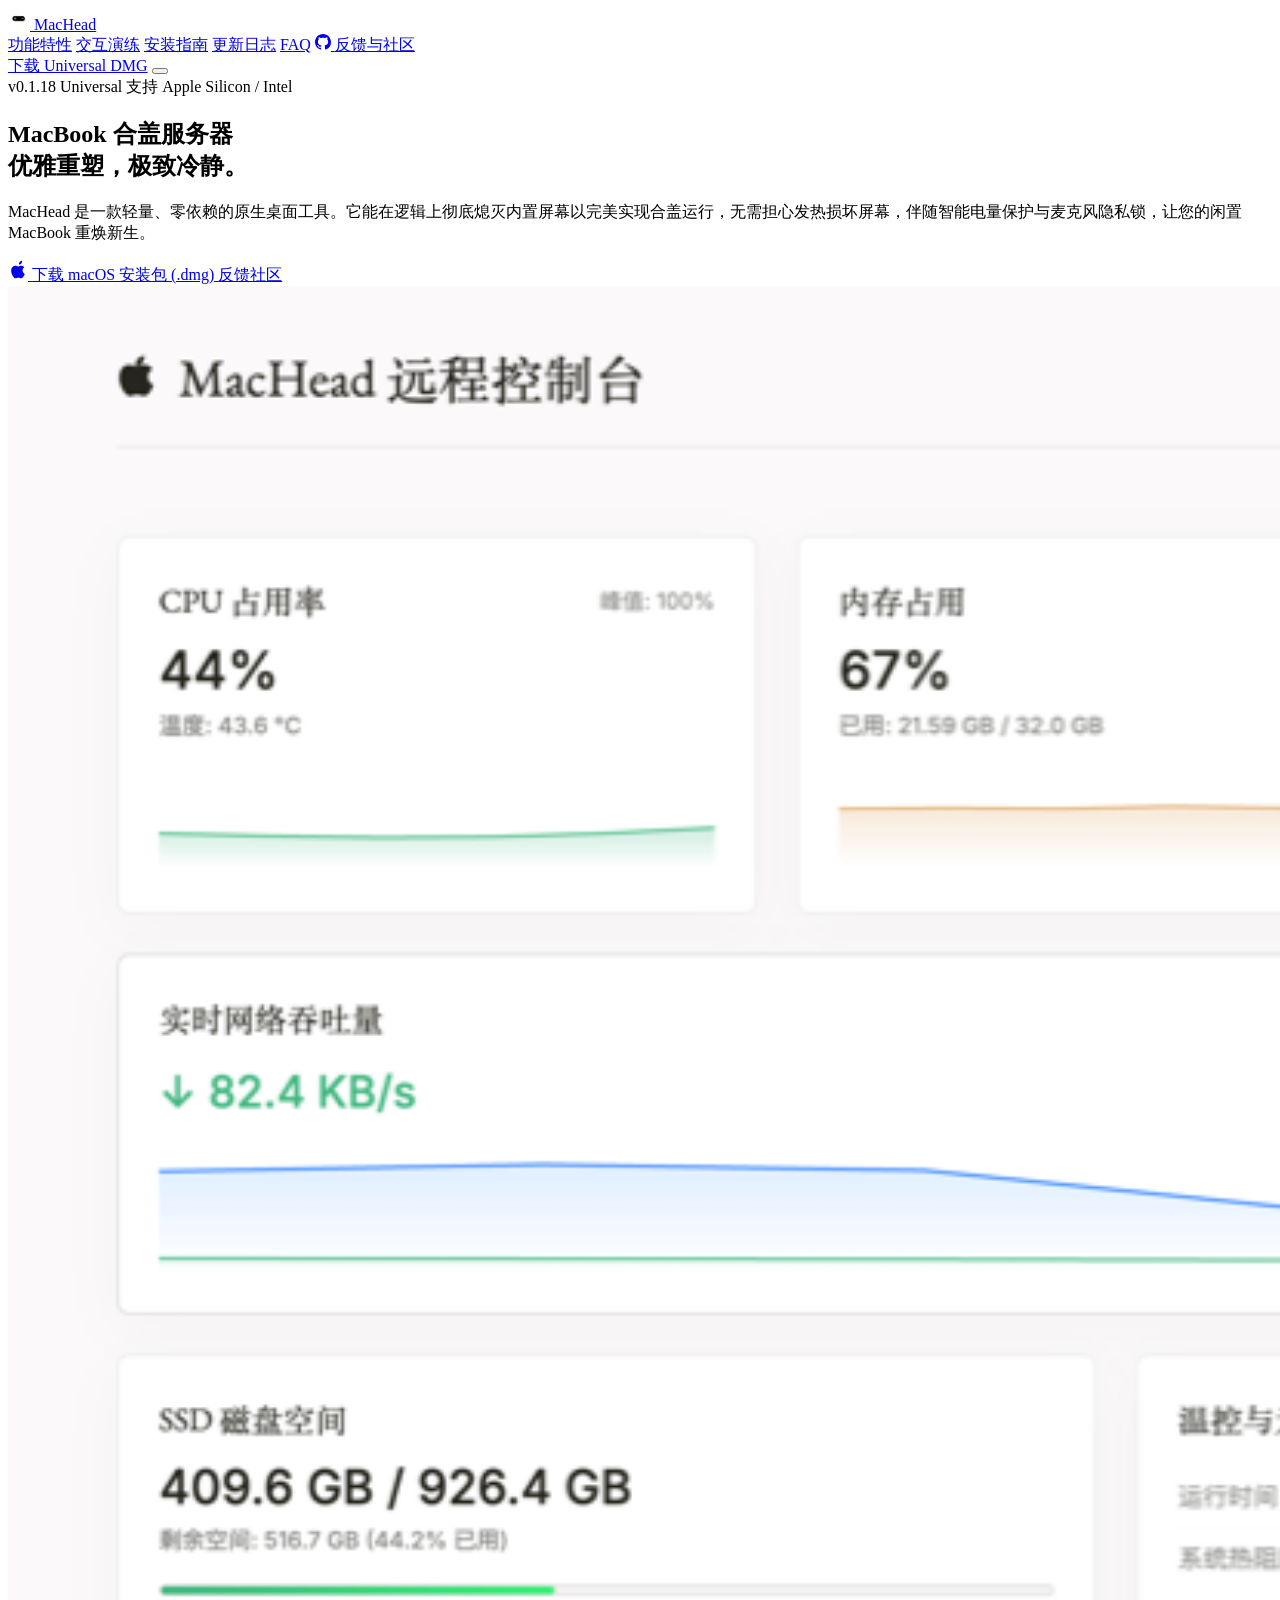
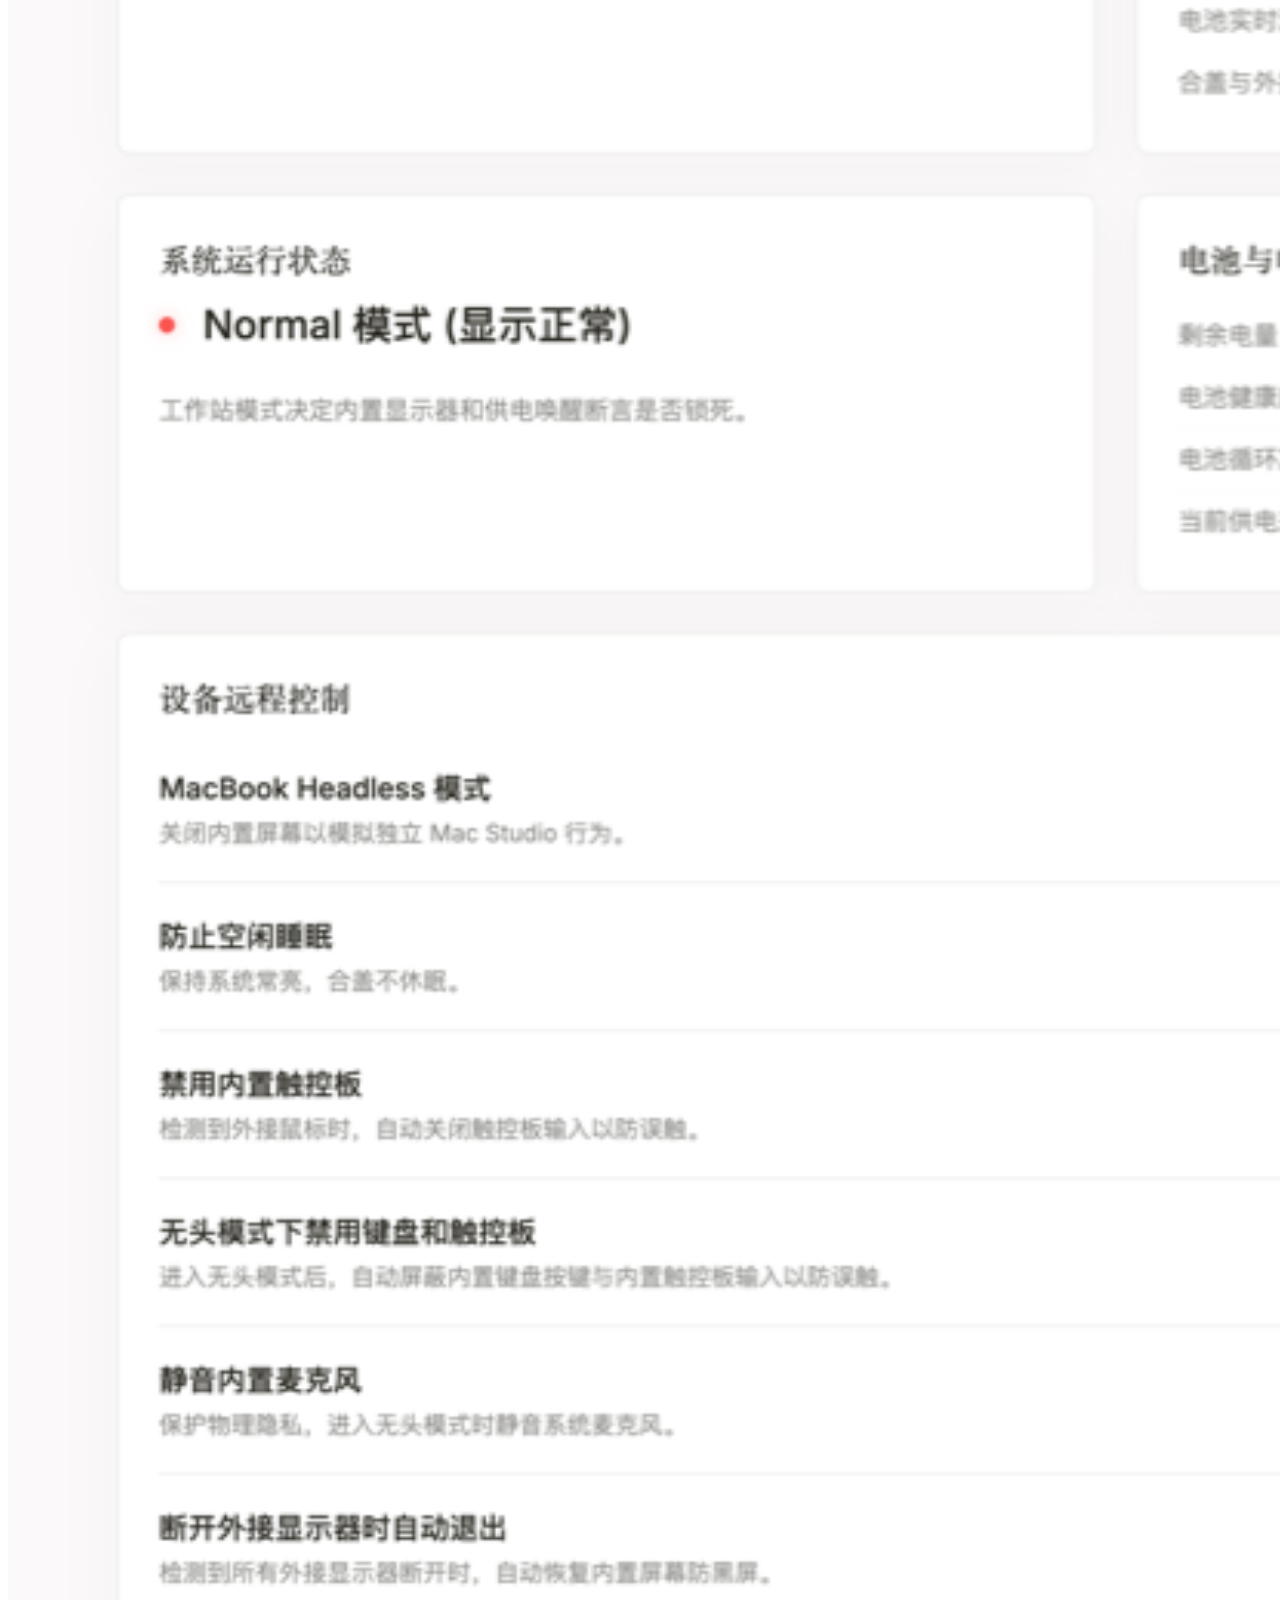
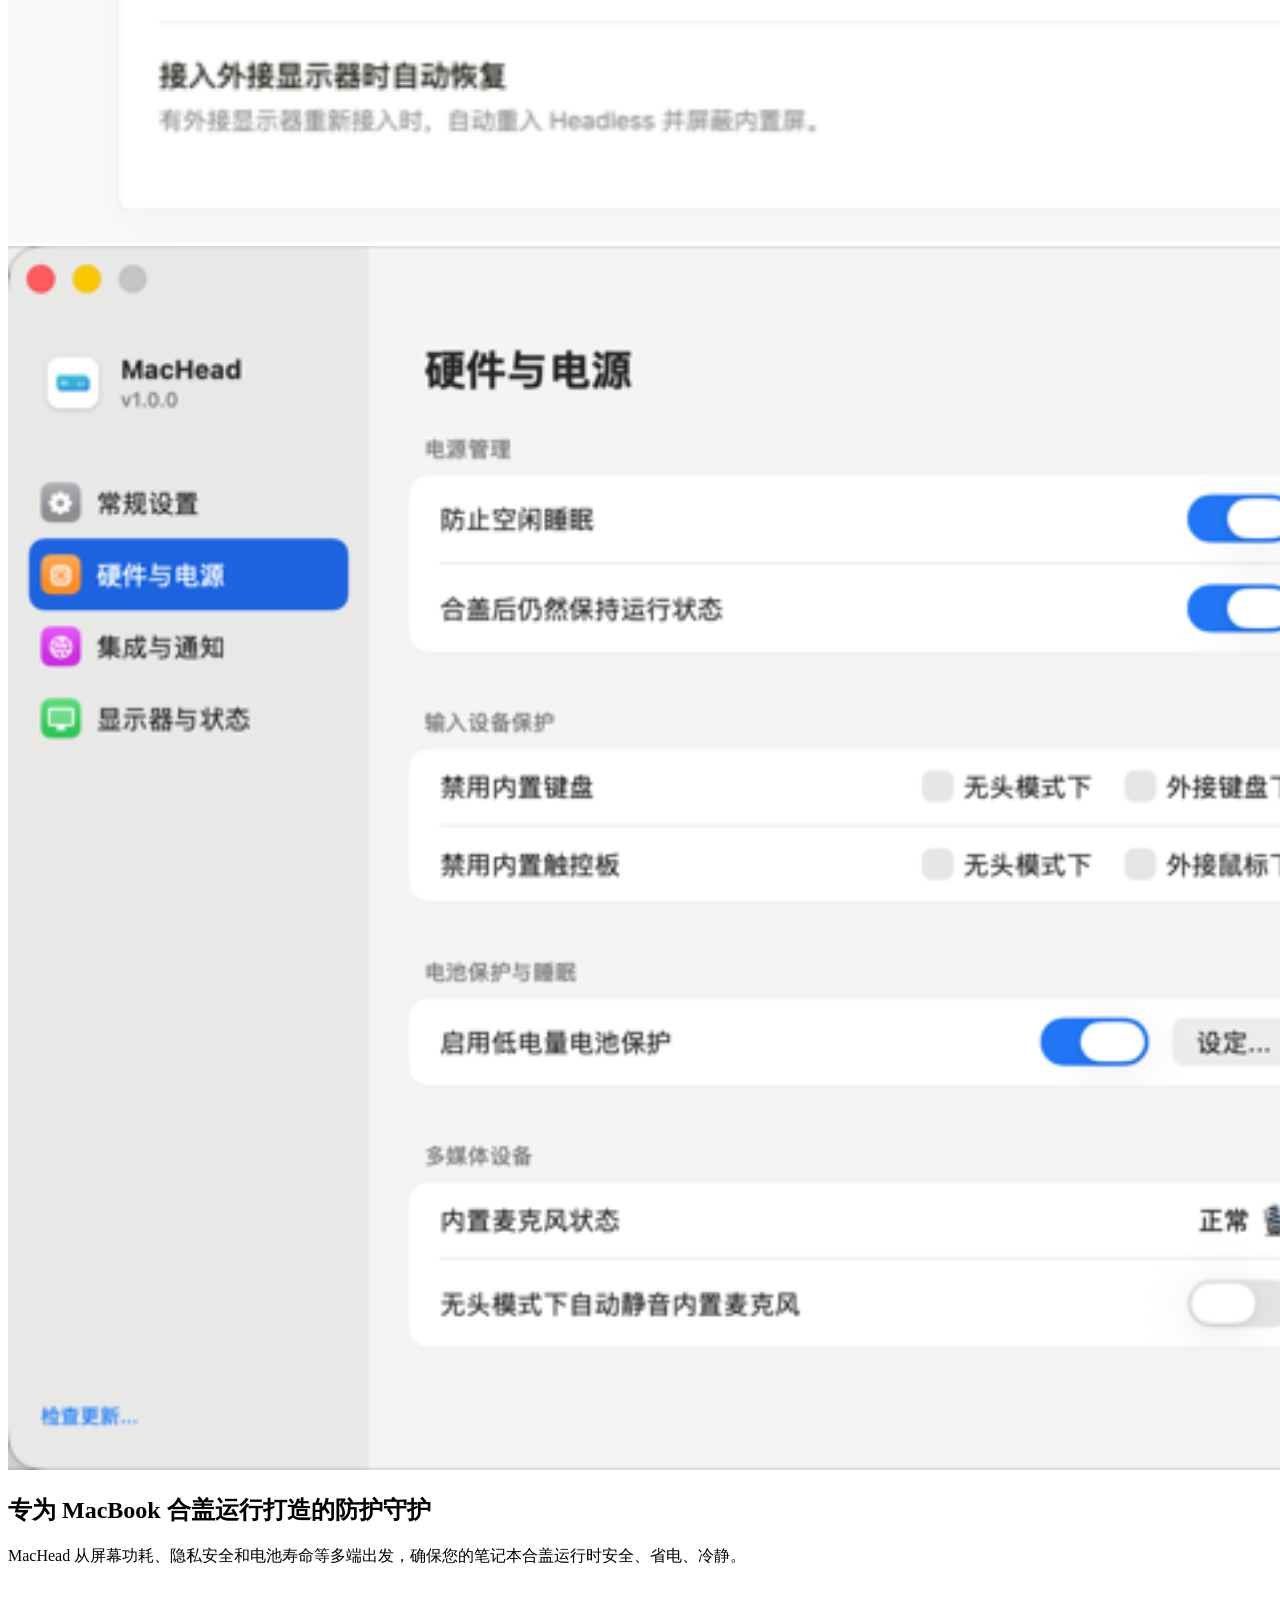
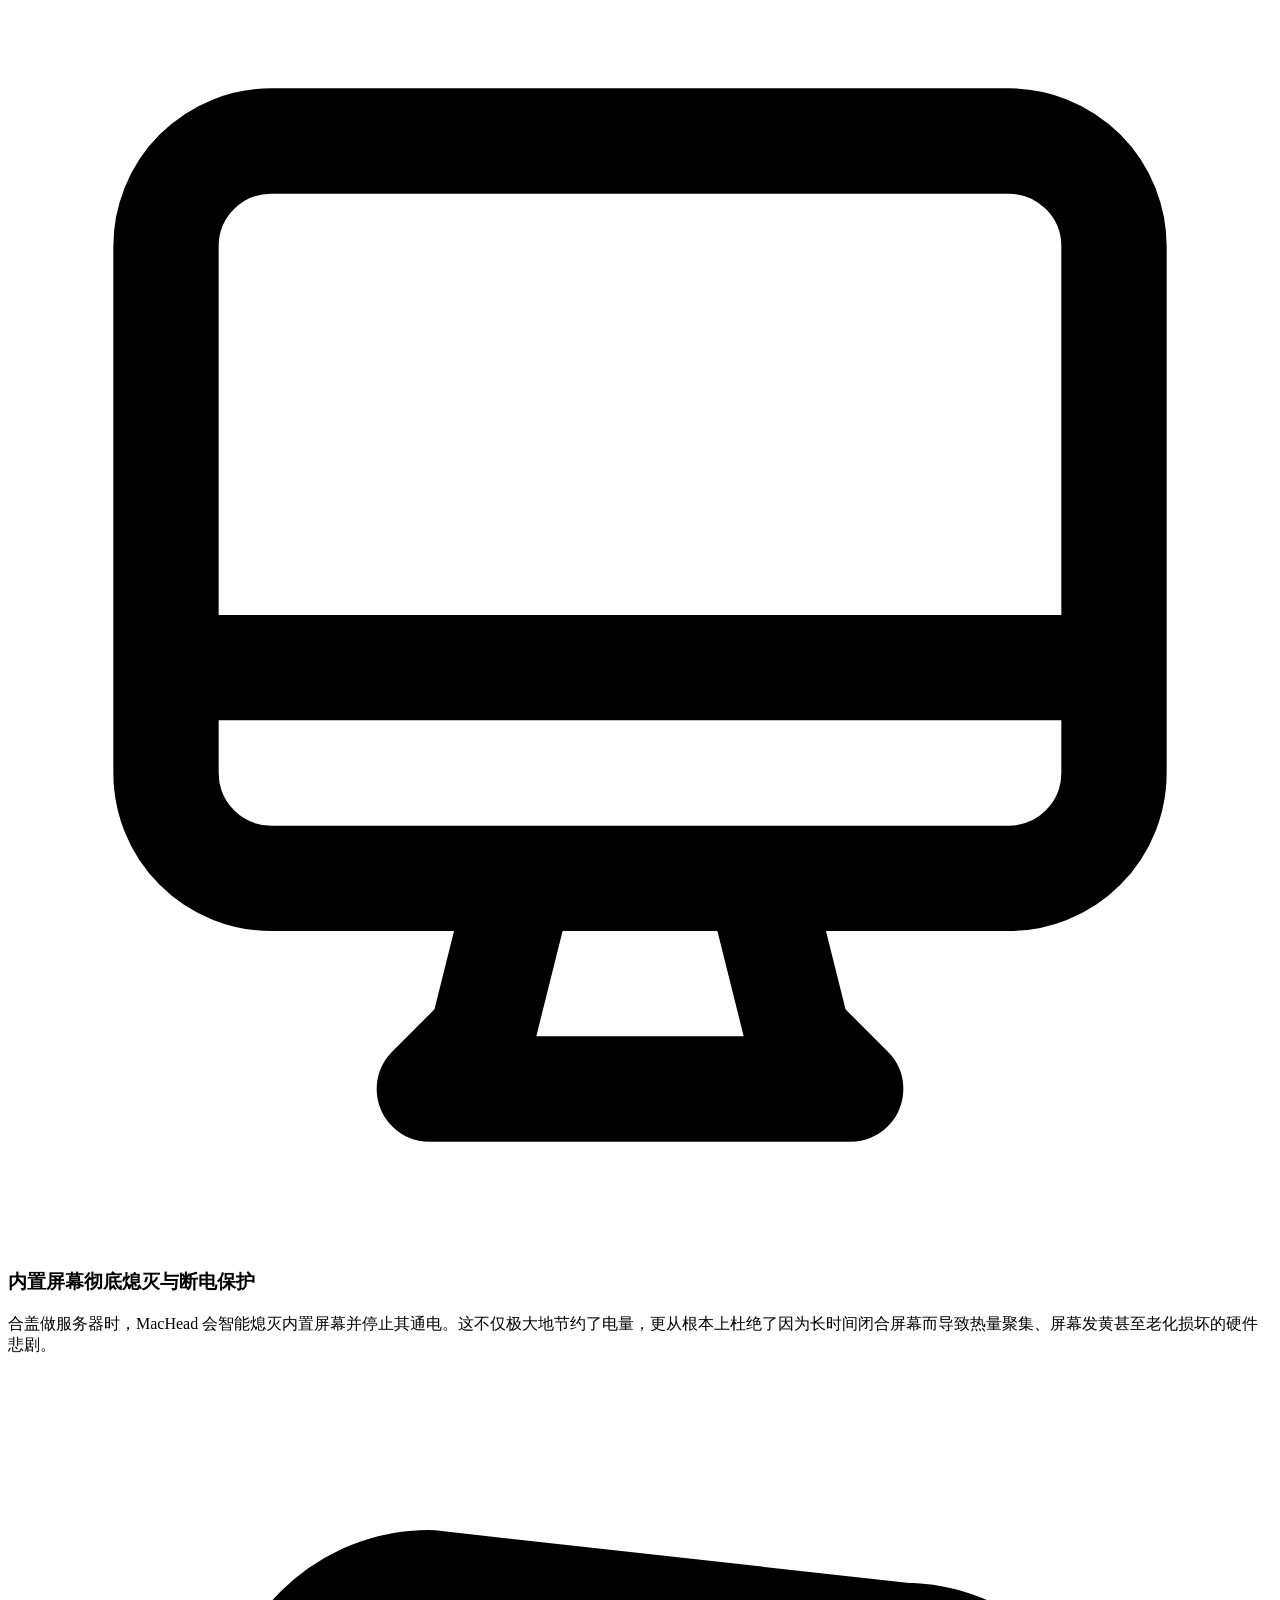
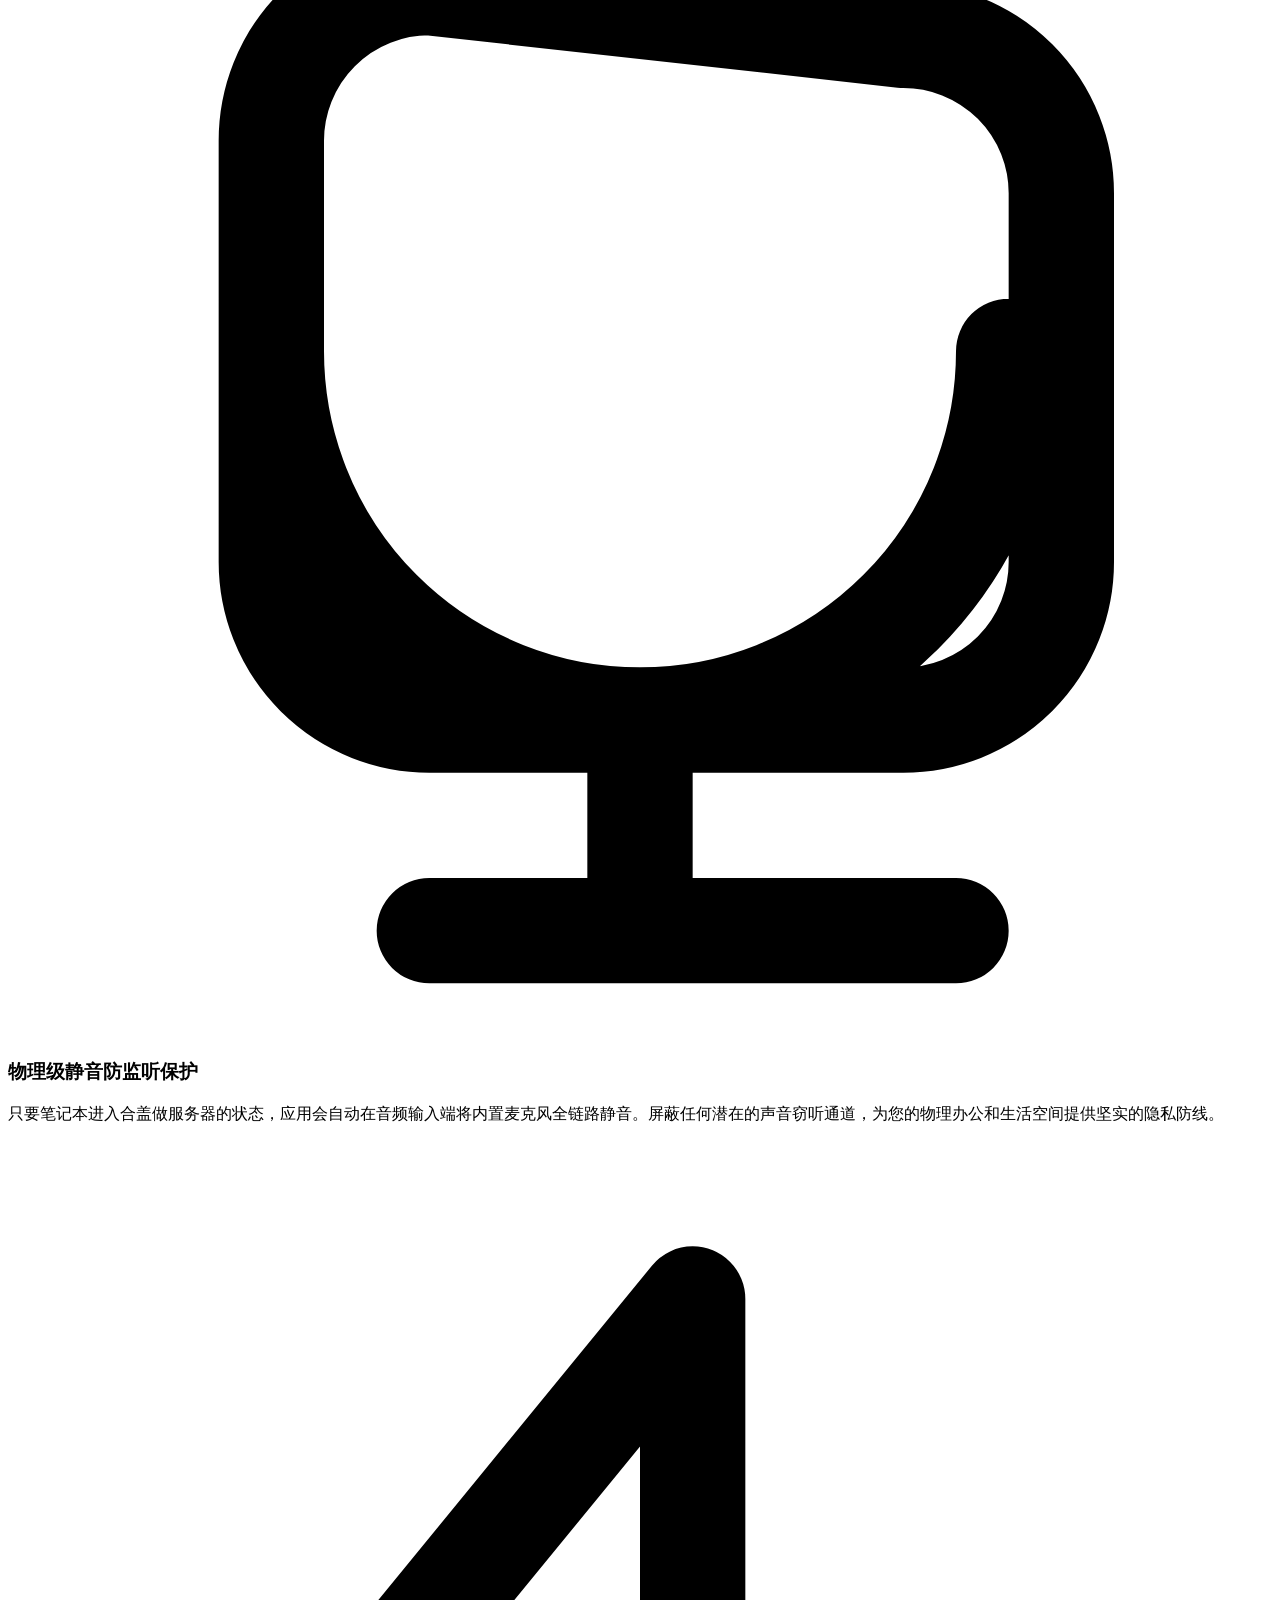
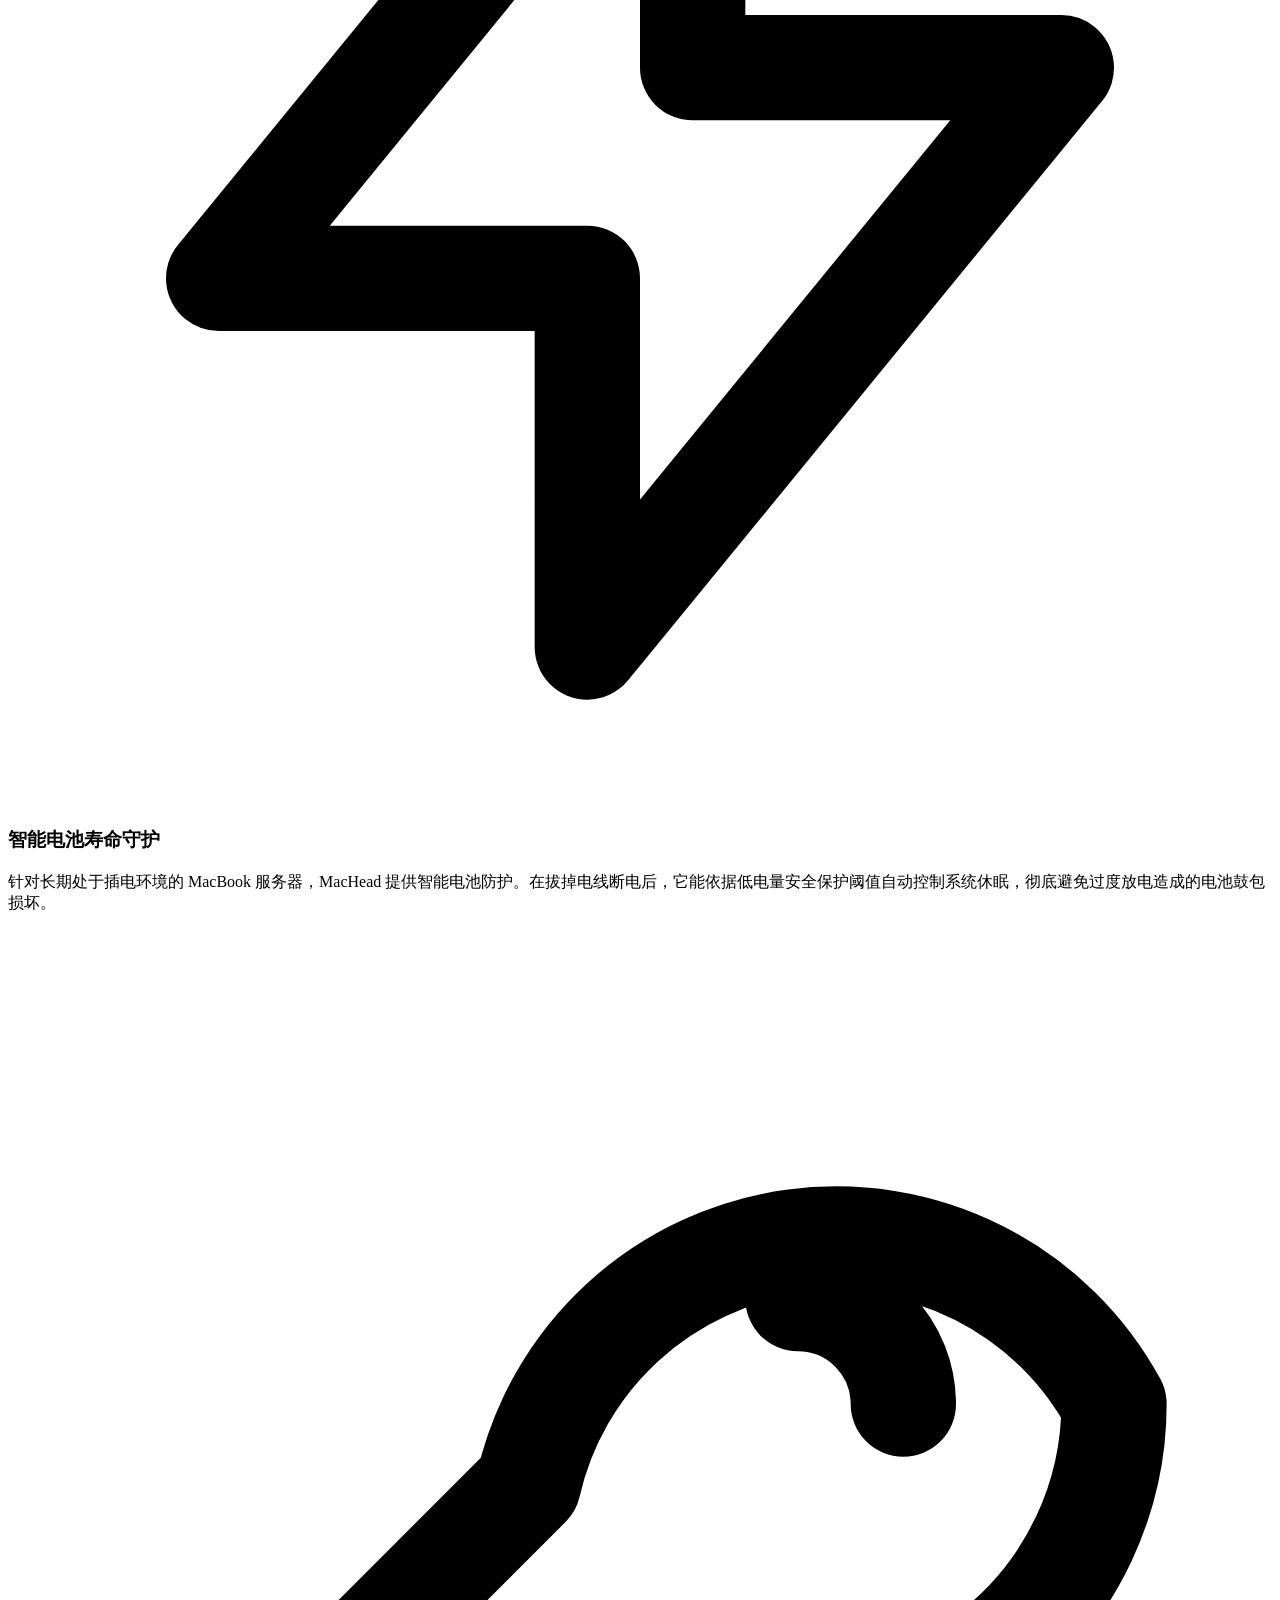
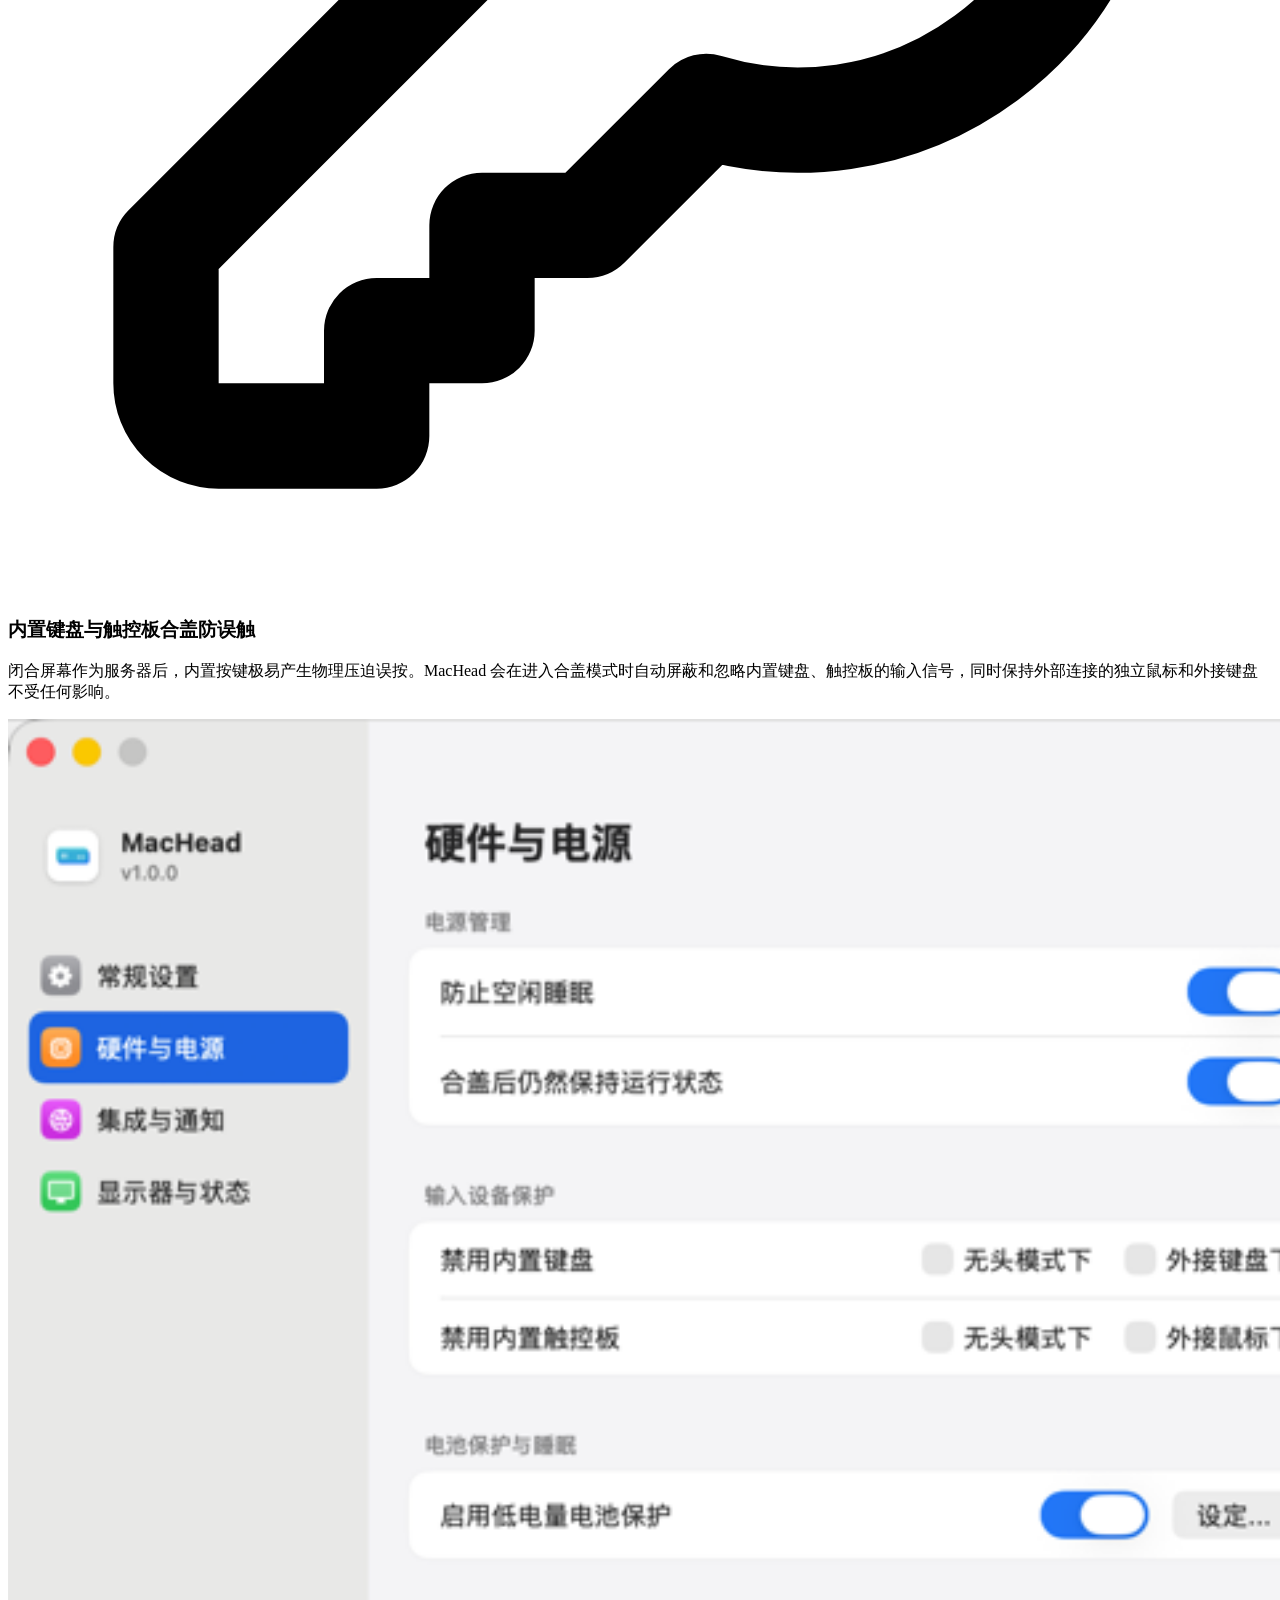
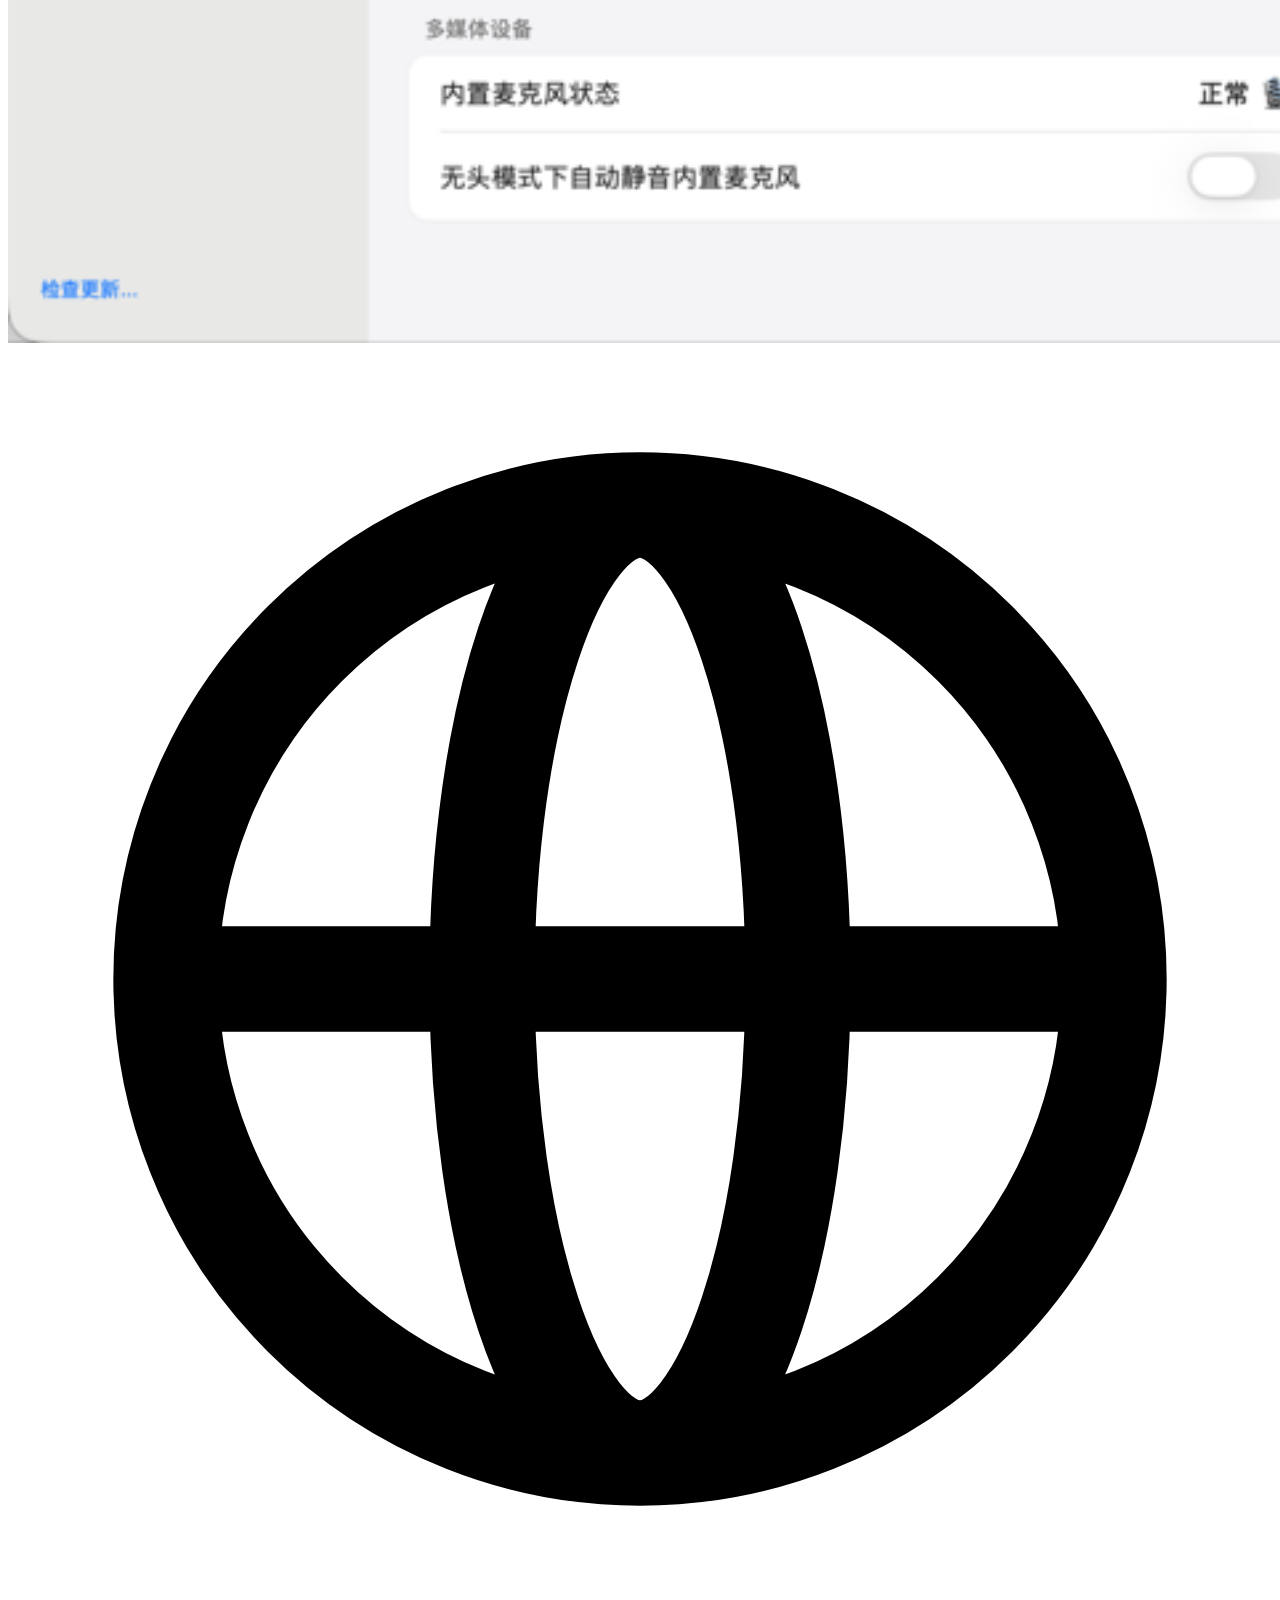
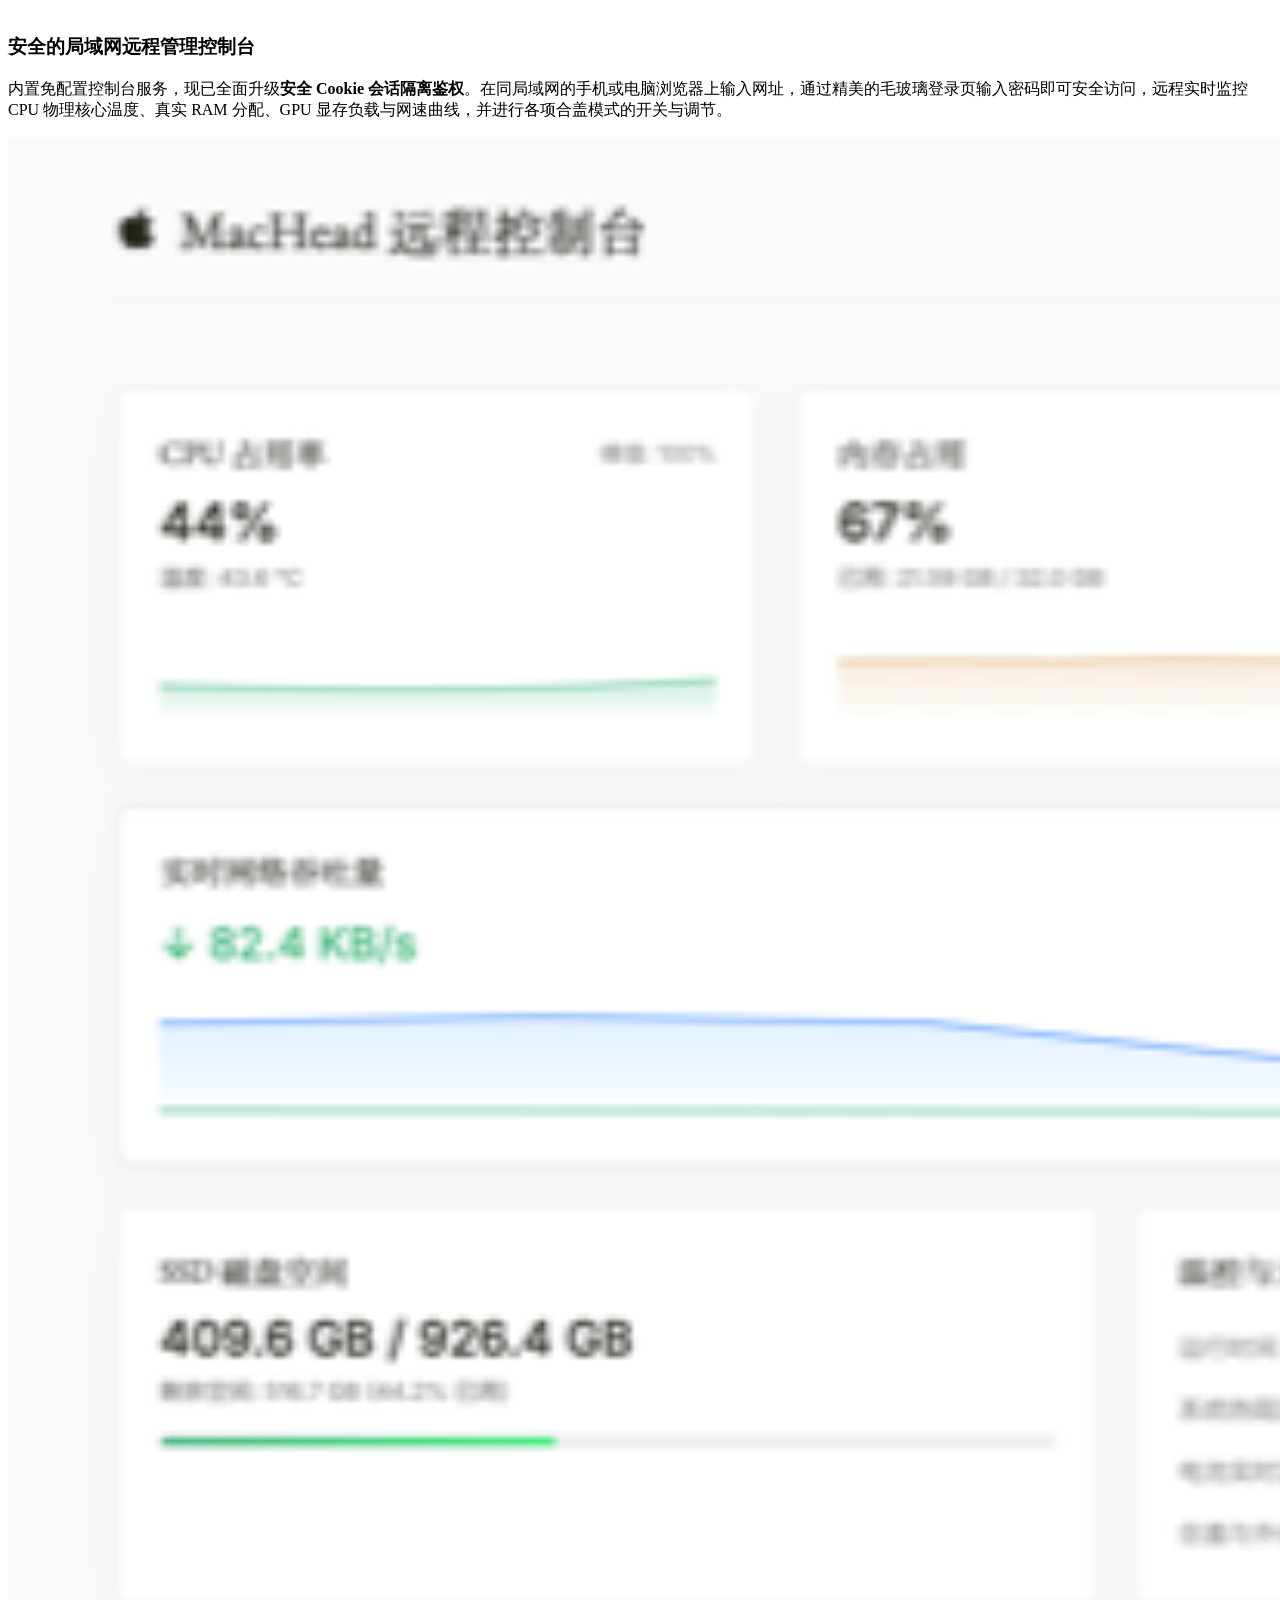
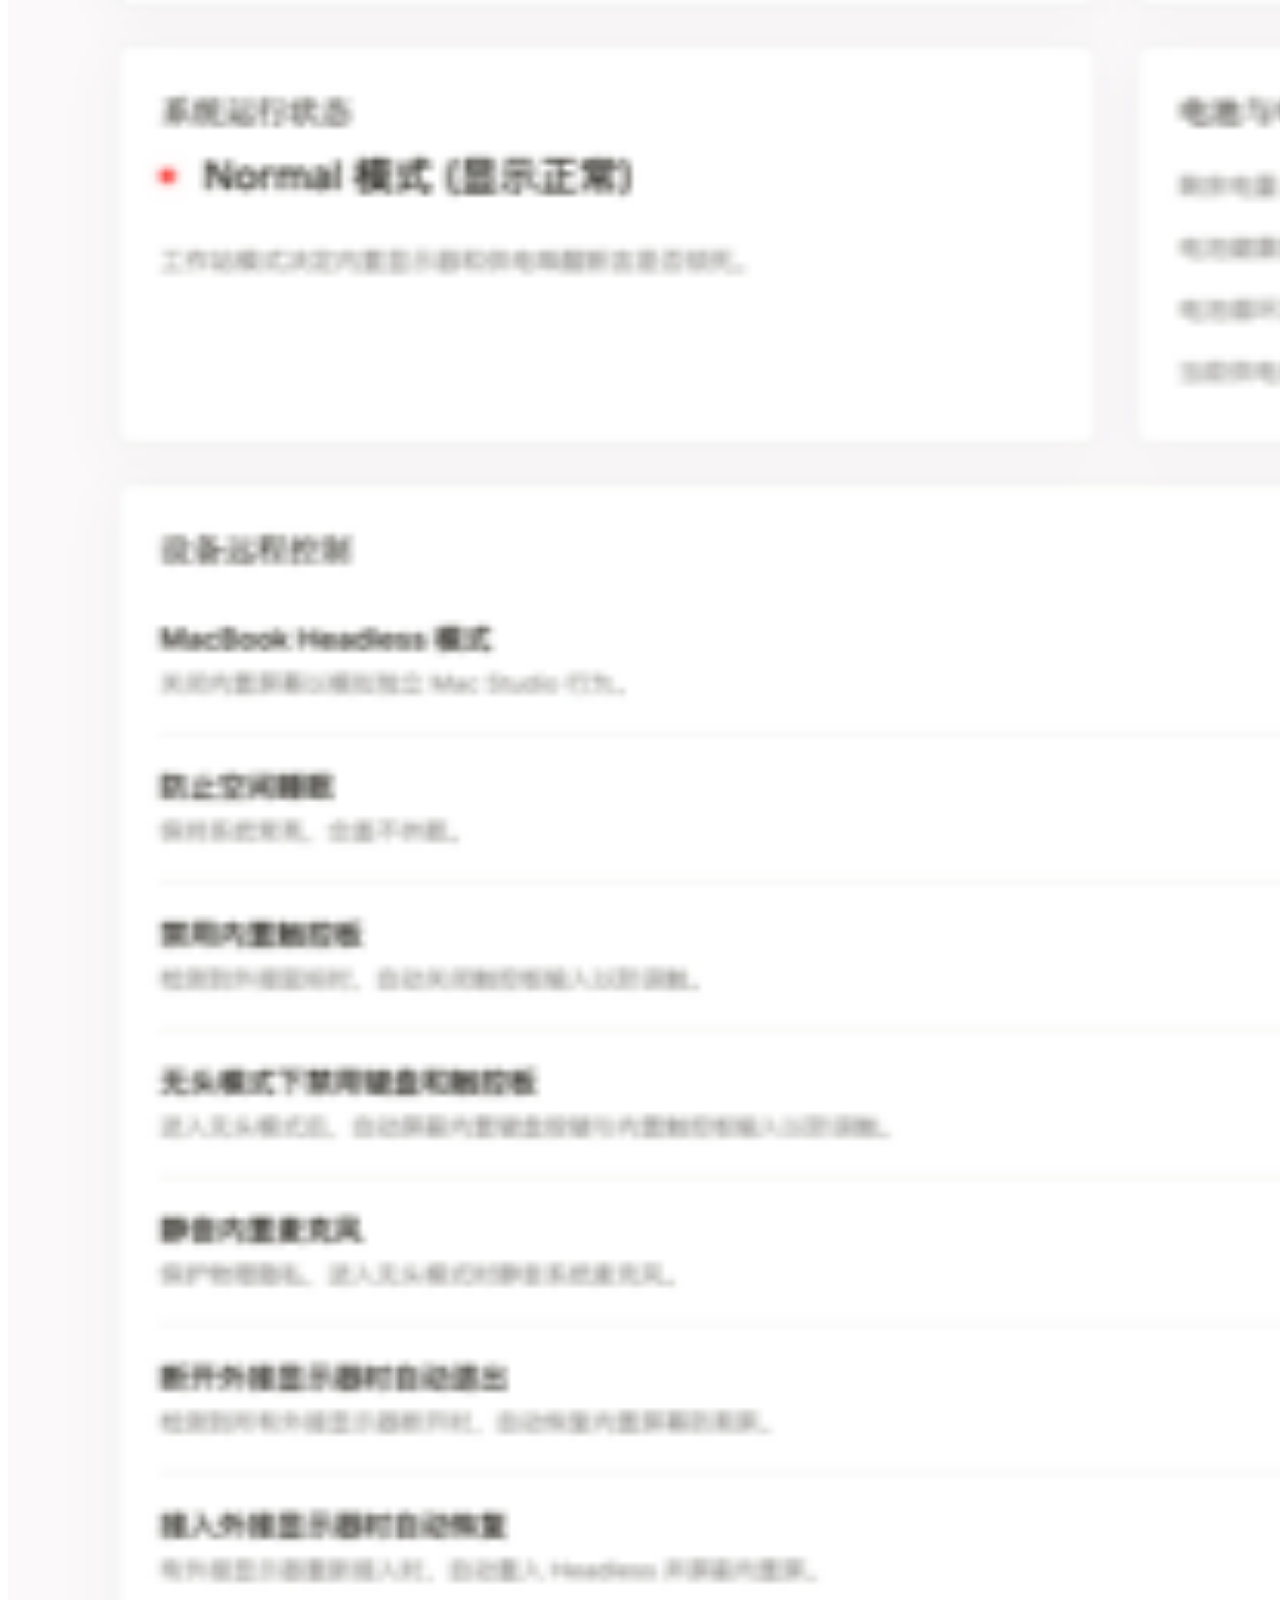
==== commit d68f5e94: "feat(website): add dedicated minimalist changelog page & timeline feed" ====
--- a/website/index.html
+++ b/website/index.html
@@ -149,6 +149,7 @@
           <a itemprop="url" href="/#features" class="nav-link"><span itemprop="name">功能特性</span></a>
           <a itemprop="url" href="/#playground" class="nav-link"><span itemprop="name">交互演练</span></a>
           <a itemprop="url" href="/#install" class="nav-link"><span itemprop="name">安装指南</span></a>
+          <a itemprop="url" href="/changelog.html" class="nav-link"><span itemprop="name">更新日志</span></a>
           <a itemprop="url" href="/#faq" class="nav-link"><span itemprop="name">FAQ</span></a>
           <a itemprop="url" href="https://github.com/ox01024/MacHead-Feedback/issues" target="_blank" rel="noopener" class="nav-link github-btn">
             <svg class="github-icon" viewBox="0 0 16 16" width="16" height="16" fill="currentColor">
@@ -723,6 +724,51 @@
         </div>
       </section>
 
+      <!-- Changelog Preview Section -->
+      <section id="changelog" class="changelog-section scroll-effect">
+        <div class="container container-narrow">
+          <div class="section-header text-left" style="display: flex; justify-content: space-between; align-items: flex-end; flex-wrap: wrap; gap: 16px;">
+            <div>
+              <h2 class="section-title">更新日志</h2>
+              <p class="section-subtitle">了解 MacHead 的最新功能演进与版本修复历史。</p>
+            </div>
+            <a href="/changelog.html" class="btn btn-secondary btn-md">完整更新日志</a>
+          </div>
+
+          <!-- Homepage Preview (Latest 2 Releases, No per-item download buttons) -->
+          <div class="changelog-feed">
+            <article class="changelog-entry">
+              <div class="changelog-meta">
+                <time class="changelog-date">2026-08-09</time>
+                <span class="changelog-version-tag">v0.1.19</span>
+              </div>
+              <div class="changelog-body">
+                <h3 class="changelog-title">原生集成 FRP 内网穿透与后台线程重载</h3>
+                <ul class="changelog-bullets">
+                  <li>原生集成 FRP 内网穿透 (frpc) 客户端，支持多隧道端口与自定义域名映射。</li>
+                  <li>新增快捷图形配置与自定义 TOML/INI 配置文件双模式支持。</li>
+                  <li>全面重构各监控服务重载机制为后台异步线程，消除配置测试时的界面卡顿。</li>
+                </ul>
+              </div>
+            </article>
+
+            <article class="changelog-entry">
+              <div class="changelog-meta">
+                <time class="changelog-date">2026-07-31</time>
+                <span class="changelog-version-tag">v0.1.18</span>
+              </div>
+              <div class="changelog-body">
+                <h3 class="changelog-title">哪吒 Agent 自更新死锁修复与临时锁清理</h3>
+                <ul class="changelog-bullets">
+                  <li>修复哪吒监控 Agent 自动更新锁导致的死锁无法建立连接问题。</li>
+                  <li>增加启动前的临时锁目录自动清理逻辑。</li>
+                </ul>
+              </div>
+            </article>
+          </div>
+        </div>
+      </section>
+
       <!-- Call To Action Section (Radial Glow) -->
       <section class="cta-section scroll-effect">
         <div class="container">
